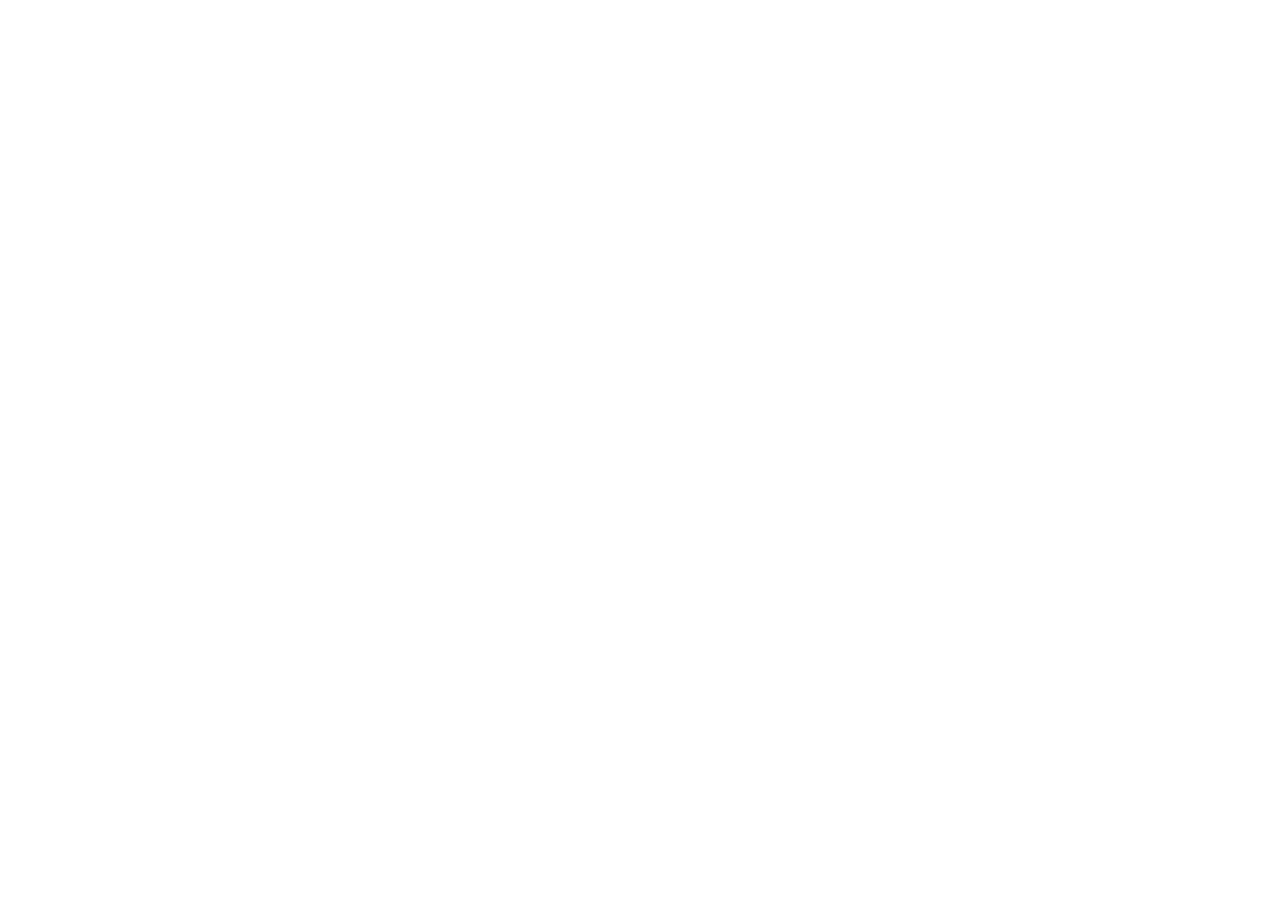
==== index.html @ 52ca9aa4 "first commit" ====
<!DOCTYPE html>
<html lang="en">
<head>
    <meta charset="UTF-8">
    <meta name="viewport" content="width=device-width, initial-scale=1.0">
    <title>Document</title>
</head>
<body>
    <h1> 
</h1>
</body>
</html>
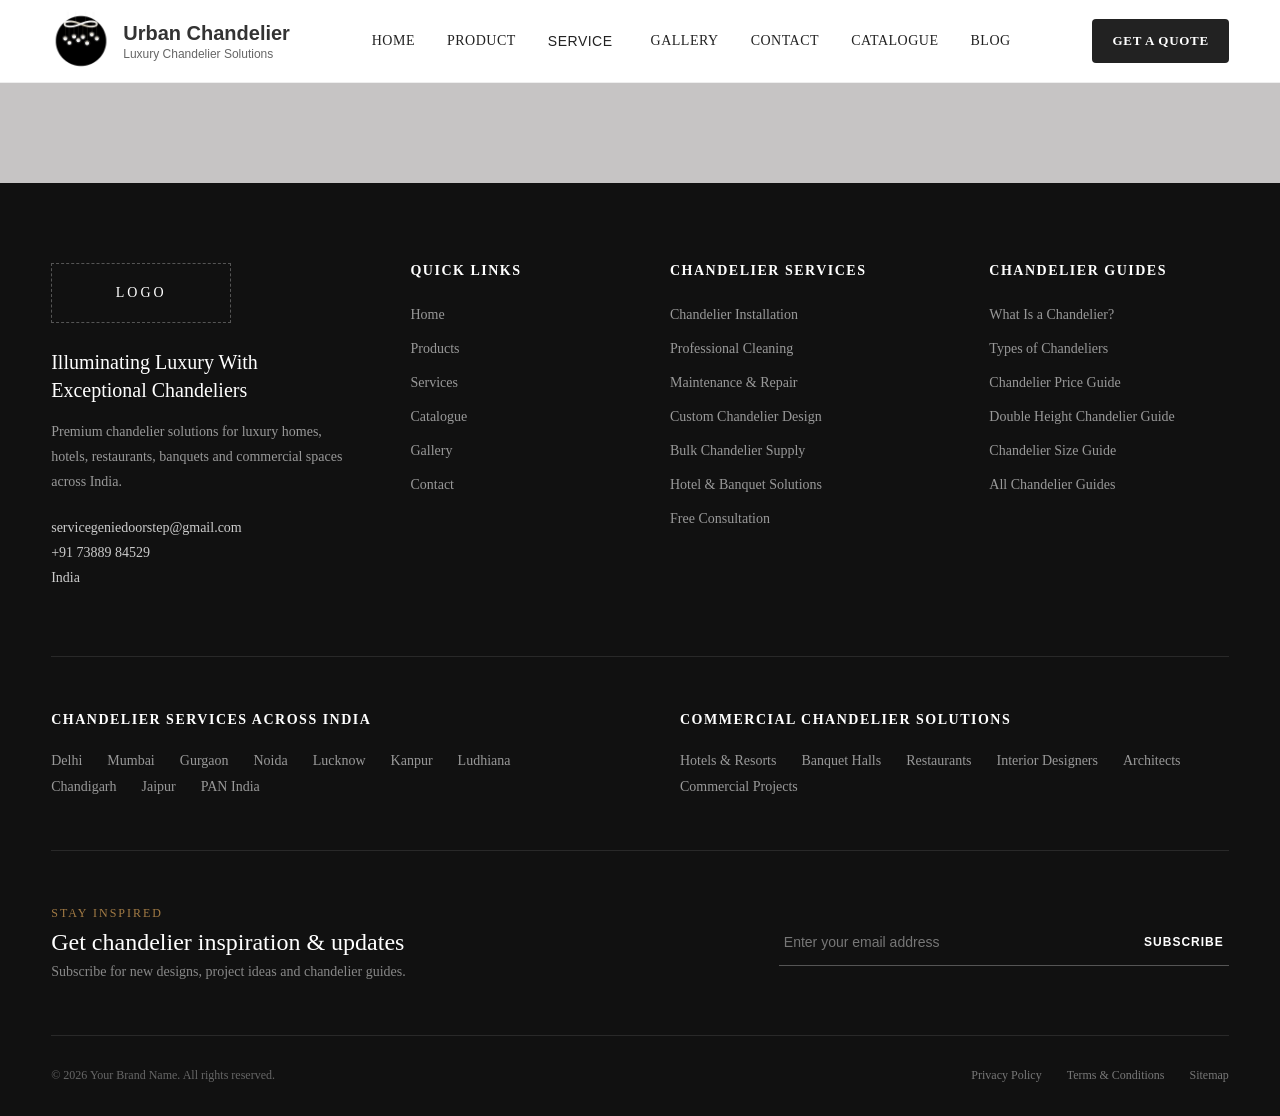
==== commit 6e0ec4f8: "day2 all done" ====
--- a/index.html
+++ b/index.html
@@ -3,10 +3,508 @@
 <head>
     <meta charset="UTF-8">
     <meta name="viewport" content="width=device-width, initial-scale=1.0">
-    <title>Document</title>
+    <title>UrbanChandelier</title>
+    <link rel="stylesheet" href="./css/style.css">
+    <link rel="stylesheet" href="./css/responsive.css">
 </head>
 <body>
-    <h1> 
-</h1>
+
+
+<header class="site-header">
+
+    <div class="header-container">
+
+        <!-- LOGO -->
+    <!-- <a href="/" class="site-logo" aria-label="Chandelier Home"> 
+    <img src="./assets/images/logo/Urban (1).png" alt="Urban Logo" width="80" height="80"> 
+ 
+</a> -->
+<a href="/" class="site-logo" aria-label="Chandelier Home"> 
+    <!-- Logo Image -->
+    <img src="./assets/images/logo/Urban (1).png" alt="Urban Chandelier Logo"> 
+    
+    <!-- Side Text Container -->
+    <div class="logo-text">
+        <span class="brand-name">Urban Chandelier</span>
+        <span class="tagline">Luxury Chandelier Solutions</span>
+    </div>
+</a>
+
+
+
+
+        <!-- MOBILE MENU BUTTON -->
+        <button class="menu-toggle" id="menuToggle" aria-label="Open navigation menu">
+            <span></span>
+            <span></span>
+            <span></span>
+        </button>
+
+
+        <!-- NAVIGATION -->
+        <nav class="main-navigation" id="mainNavigation">
+
+            <ul class="nav-list">
+
+                <li class="nav-item">
+                    <a href="/">Home</a>
+                </li>
+
+
+                <!-- PRODUCT -->
+                <li class="nav-item">
+                    <a href="/products">
+                        Product
+                    </a>
+                </li>
+
+
+                <!-- SERVICE DROPDOWN -->
+                <li class="nav-item has-dropdown">
+
+                    <button class="dropdown-toggle">
+                        Service
+                        <span class="dropdown-arrow"></span>
+                    </button>
+
+                    <div class="dropdown-menu">
+
+                        <a href="/services/installation">
+                            <span class="dropdown-title">Installation</span>
+                            <span class="dropdown-description">
+                                Professional chandelier installation
+                            </span>
+                        </a>
+
+                        <a href="/services/cleaning">
+                            <span class="dropdown-title">Cleaning</span>
+                            <span class="dropdown-description">
+                                Professional chandelier cleaning
+                            </span>
+                        </a>
+
+                        <a href="/services/maintenance">
+                            <span class="dropdown-title">Maintenance</span>
+                            <span class="dropdown-description">
+                                Regular chandelier maintenance
+                            </span>
+                        </a>
+
+                        <a href="/services/luxury-chandelier">
+                            <span class="dropdown-title">Buy Luxury Chandelier</span>
+                            <span class="dropdown-description">
+                                Premium luxury chandelier collection
+                            </span>
+                        </a>
+
+                        <a href="/services/custom-design">
+                            <span class="dropdown-title">Custom Design</span>
+                            <span class="dropdown-description">
+                                Bespoke chandelier design
+                            </span>
+                        </a>
+
+                        <a href="/services/bulk-supplier">
+                            <span class="dropdown-title">Bulk Chandelier Supplier</span>
+                            <span class="dropdown-description">
+                                Bulk and commercial supply
+                            </span>
+                        </a>
+
+                        <a href="/services/hotel-banquet">
+                            <span class="dropdown-title">Hotel & Banquet</span>
+                            <span class="dropdown-description">
+                                Chandeliers for hotels and banquets
+                            </span>
+                        </a>
+
+                    </div>
+
+                </li>
+
+
+                <!-- GALLERY -->
+                <li class="nav-item">
+                    <a href="./pages/gallery.html">
+                        Gallery
+                    </a>
+                </li>
+
+
+                <!-- CONTACT -->
+                <li class="nav-item">
+                    <a href="./pages/contact.html">
+                        Contact
+                    </a>
+                </li>
+
+
+                <!-- CATALOGUE -->
+                <li class="nav-item">
+                    <a href="/catalogue">
+                        Catalogue
+                    </a>
+                </li>
+
+
+                <!-- BLOG -->
+                <li class="nav-item">
+                    <a href="/blog">
+                        Blog
+                    </a>
+                </li>
+
+            </ul>
+
+        </nav>
+
+
+        <!-- HEADER CTA -->
+        <a href="/contact" class="header-cta">
+            Get a Quote
+        </a>
+
+    </div>
+
+</header>
+
+
+ <main>
+    
+ </main>
+ <!-- =========================================
+     FOOTER
+========================================= -->
+
+
+ <footer class="site-footer">
+
+    <div class="footer-container">
+
+        <!-- TOP FOOTER -->
+        <div class="footer-top">
+
+            <!-- BRAND -->
+            <div class="footer-brand">
+
+                <a href="/" class="footer-logo">
+                    LOGO
+                </a>
+
+                <p class="footer-tagline">
+                    Illuminating Luxury With Exceptional Chandeliers
+                </p>
+
+                <p class="footer-description">
+                    Premium chandelier solutions for luxury homes, hotels,
+                    restaurants, banquets and commercial spaces across India.
+                </p>
+
+                <div class="footer-contact">
+
+                    <a href="mailto:servicegeniedoorstep@gmail.com
+">
+                        servicegeniedoorstep@gmail.com
+
+                    </a>
+
+                    <a href="tel:+917388984529">
+                        +91  73889 84529
+                    </a>
+
+                    <span>
+                        India
+                    </span>
+
+                </div>
+
+            </div>
+
+
+            <!-- QUICK LINKS -->
+            <div class="footer-column">
+
+                <h3>Quick Links</h3>
+
+                <ul>
+                    <li><a href="/">Home</a></li>
+                    <li><a href="/products">Products</a></li>
+                    <li><a href="/services">Services</a></li>
+                    <li><a href="/catalogue">Catalogue</a></li>
+                    <li><a href="/gallery">Gallery</a></li>
+                    <li><a href="/contact">Contact</a></li>
+                </ul>
+
+            </div>
+
+
+            <!-- SERVICES -->
+            <div class="footer-column">
+
+                <h3>Chandelier Services</h3>
+
+                <ul>
+                    <li>
+                        <a href="/services/installation">
+                            Chandelier Installation
+                        </a>
+                    </li>
+
+                    <li>
+                        <a href="/services/cleaning">
+                            Professional Cleaning
+                        </a>
+                    </li>
+
+                    <li>
+                        <a href="/services/maintenance">
+                            Maintenance & Repair
+                        </a>
+                    </li>
+
+                    <li>
+                        <a href="/services/custom-design">
+                            Custom Chandelier Design
+                        </a>
+                    </li>
+
+                    <li>
+                        <a href="/services/bulk-supplier">
+                            Bulk Chandelier Supply
+                        </a>
+                    </li>
+
+                    <li>
+                        <a href="/services/hotel-banquet">
+                            Hotel & Banquet Solutions
+                        </a>
+                    </li>
+
+                    <li>
+                        <a href="/contact">
+                            Free Consultation
+                        </a>
+                    </li>
+                </ul>
+
+            </div>
+
+
+            <!-- GUIDES -->
+            <div class="footer-column">
+
+                <h3>Chandelier Guides</h3>
+
+                <ul>
+
+                    <li>
+                        <a href="/blog/what-is-a-chandelier">
+                            What Is a Chandelier?
+                        </a>
+                    </li>
+
+                    <li>
+                        <a href="/blog/types-of-chandeliers">
+                            Types of Chandeliers
+                        </a>
+                    </li>
+
+                    <li>
+                        <a href="/blog/chandelier-price-guide">
+                            Chandelier Price Guide
+                        </a>
+                    </li>
+
+                    <li>
+                        <a href="/blog/double-height-chandelier-guide">
+                            Double Height Chandelier Guide
+                        </a>
+                    </li>
+
+                    <li>
+                        <a href="/blog/chandelier-size-guide">
+                            Chandelier Size Guide
+                        </a>
+                    </li>
+
+                    <li>
+                        <a href="/blog">
+                            All Chandelier Guides
+                        </a>
+                    </li>
+
+                </ul>
+
+            </div>
+
+        </div>
+
+
+        <!-- SECOND FOOTER ROW -->
+        <div class="footer-middle">
+
+
+            <!-- LOCATIONS -->
+            <div class="footer-large-column">
+
+                <h3>Chandelier Services Across India</h3>
+
+                <div class="footer-links-grid">
+
+                    <a href="/locations/delhi">
+                        Delhi
+                    </a>
+
+                    <a href="/locations/mumbai">
+                        Mumbai
+                    </a>
+
+                    <a href="/locations/gurgaon">
+                        Gurgaon
+                    </a>
+
+                    <a href="/locations/noida">
+                        Noida
+                    </a>
+
+                    <a href="/locations/lucknow">
+                        Lucknow
+                    </a>
+
+                    <a href="/locations/kanpur">
+                        Kanpur
+                    </a>
+
+                    <a href="/locations/ludhiana">
+                        Ludhiana
+                    </a>
+
+                    <a href="/locations/chandigarh">
+                        Chandigarh
+                    </a>
+
+                    <a href="/locations/jaipur">
+                        Jaipur
+                    </a>
+
+                    <a href="/locations/pan-india">
+                        PAN India
+                    </a>
+
+                </div>
+
+            </div>
+
+
+            <!-- COMMERCIAL -->
+            <div class="footer-large-column">
+
+                <h3>Commercial Chandelier Solutions</h3>
+
+                <div class="footer-links-grid">
+
+                    <a href="/chandeliers-for-hotels">
+                        Hotels & Resorts
+                    </a>
+
+                    <a href="/chandeliers-for-banquet-halls">
+                        Banquet Halls
+                    </a>
+
+                    <a href="/chandeliers-for-restaurants">
+                        Restaurants
+                    </a>
+
+                    <a href="/chandeliers-for-interior-designers">
+                        Interior Designers
+                    </a>
+
+                    <a href="/chandeliers-for-architects">
+                        Architects
+                    </a>
+
+                    <a href="/commercial-chandeliers">
+                        Commercial Projects
+                    </a>
+
+                </div>
+
+            </div>
+
+        </div>
+
+
+        <!-- NEWSLETTER -->
+        <div class="footer-newsletter">
+
+            <div class="newsletter-content">
+
+                <span class="newsletter-label">
+                    Stay Inspired
+                </span>
+
+                <h3>
+                    Get chandelier inspiration & updates
+                </h3>
+
+                <p>
+                    Subscribe for new designs, project ideas and chandelier guides.
+                </p>
+
+            </div>
+
+
+            <form class="newsletter-form">
+
+                <label for="newsletter-email" class="sr-only">
+                    Email address
+                </label>
+
+                <input
+                    type="email"
+                    id="newsletter-email"
+                    name="email"
+                    placeholder="Enter your email address"
+                    required
+                >
+
+                <button type="submit">
+                    Subscribe
+                </button>
+
+            </form>
+
+        </div>
+
+
+        <!-- BOTTOM FOOTER -->
+        <div class="footer-bottom">
+
+            <p>
+                © 2026 Your Brand Name. All rights reserved.
+            </p>
+
+            <div class="footer-legal">
+
+                <a href="/privacy-policy">
+                    Privacy Policy
+                </a>
+
+                <a href="/terms">
+                    Terms & Conditions
+                </a>
+
+                <a href="/sitemap">
+                    Sitemap
+                </a>
+
+            </div>
+
+        </div>
+
+    </div>
+
+</footer>
+ <script src="./js/main.js"></script>
 </body>
 </html>
--- a/css/style.css
+++ b/css/style.css
@@ -0,0 +1,1559 @@
+*{
+    margin: 0;
+    padding: 0;
+    box-sizing: border-box;
+}
+body ,html {
+    height: 100%;
+    width: 100%;
+    background-color: #c6c4c4;
+}
+ 
+
+/* =========================================
+   HEADER
+========================================= */
+
+.site-header {
+    width: 100%;
+    position: relative;
+    z-index: 1000;
+    background: #ffffff;
+    border-bottom: 1px solid #eeeeee;
+}
+
+.header-container {
+    width: min(1400px, 92%);
+    margin: 0 auto;
+
+    min-height: 82px;
+
+    display: flex;
+    align-items: center;
+    justify-content: space-between;
+
+    gap: 30px;
+}
+
+
+/* =========================================
+   LOGO
+========================================= */
+
+ /* Logo container ko flex banayein taaki sab ek line me aaye */
+.site-logo {
+    display: flex;
+    align-items: center; /* Logo aur text ko vertically center karne ke liye */
+    gap: 12px;           /* Logo aur text ke beech ka gap */
+    text-decoration: none; /* Link ka underline hatane ke liye */
+}
+
+/* Logo Image ki size control karein */
+.site-logo img {
+    width: 60px;        /* Apne hisab se size kam/jyaada karein */
+    height: auto;       /* Ratio kharab nahi hoga */
+    display: block;
+}
+
+/* Text container ko vertical (upar-neeche) set karein */
+.logo-text {
+    display: flex;
+    flex-direction: column; 
+    justify-content: center;
+}
+
+/* Main Title: Urban Chandelier */
+.brand-name {
+    font-family: 'Arial', sans-serif; /* Aap apna pasandida font use kar sakte hain */
+    font-size: 20px;
+    font-weight: bold;
+    color: #333333;     /* Dark color */
+    line-height: 1.2;
+}
+
+/* Tagline: ronaak apke ghr m */
+.tagline {
+    font-family: 'Arial', sans-serif;
+    font-size: 12px;
+    color: #666666;     /* Light grey color */
+    margin-top: 2px;    /* Title se thoda gap */
+}
+
+
+
+/* =========================================
+   NAVIGATION
+========================================= */
+
+.main-navigation {
+    flex: 1;
+
+    display: flex;
+    justify-content: center;
+}
+
+.nav-list {
+    display: flex;
+    align-items: center;
+
+    gap: 4px;
+
+    margin: 0;
+    padding: 0;
+
+    list-style: none;
+}
+
+.nav-item {
+    position: relative;
+}
+
+.nav-item > a,
+.dropdown-toggle {
+
+    display: flex;
+    align-items: center;
+    gap: 6px;
+
+    padding: 12px 14px;
+
+    border: none;
+    background: transparent;
+
+    color: #222;
+
+    text-decoration: none;
+
+    font-size: 14px;
+    font-weight: 500;
+
+    letter-spacing: 0.5px;
+
+    text-transform: uppercase;
+
+    cursor: pointer;
+
+    transition: color 0.25s ease;
+}
+
+.nav-item > a:hover,
+.dropdown-toggle:hover {
+    color: #a47c45;
+}
+
+
+/* =========================================
+   DROPDOWN ARROW
+========================================= */
+
+.dropdown-arrow {
+    font-size: 16px;
+    line-height: 1;
+
+    transition: transform 0.25s ease;
+}
+
+
+/* =========================================
+   SERVICE DROPDOWN
+========================================= */
+
+.dropdown-menu {
+
+    position: absolute;
+
+    top: calc(100% + 18px);
+    left: 50%;
+
+    transform: translateX(-50%) translateY(10px);
+
+    width: 360px;
+
+    padding: 12px;
+
+    background: #ffffff;
+
+    border: 1px solid #eeeeee;
+
+    box-shadow: 0 20px 50px rgba(0, 0, 0, 0.10);
+
+    border-radius: 8px;
+
+    opacity: 0;
+    visibility: hidden;
+
+    pointer-events: none;
+
+    transition:
+        opacity 0.25s ease,
+        transform 0.25s ease,
+        visibility 0.25s ease;
+}
+
+
+/* Small top arrow */
+
+.dropdown-menu::before {
+
+    content: "";
+
+    position: absolute;
+
+    top: -7px;
+    left: 50%;
+
+    width: 13px;
+    height: 13px;
+
+    background: #ffffff;
+
+    border-left: 1px solid #eeeeee;
+    border-top: 1px solid #eeeeee;
+
+    transform: translateX(-50%) rotate(45deg);
+}
+
+
+/* SHOW DROPDOWN */
+
+.has-dropdown:hover .dropdown-menu {
+
+    opacity: 1;
+    visibility: visible;
+
+    pointer-events: auto;
+
+    transform: translateX(-50%) translateY(0);
+}
+
+.has-dropdown:hover .dropdown-arrow {
+    transform: rotate(180deg);
+}
+
+
+/* =========================================
+   DROPDOWN ITEMS
+========================================= */
+
+.dropdown-menu a {
+
+    display: flex;
+    flex-direction: column;
+
+    gap: 4px;
+
+    padding: 14px 15px;
+
+    border-radius: 6px;
+
+    text-decoration: none;
+
+    transition: background 0.2s ease;
+}
+
+.dropdown-menu a:hover {
+    background: #f7f5f2;
+}
+
+.dropdown-title {
+
+    color: #222;
+
+    font-size: 14px;
+    font-weight: 600;
+}
+
+.dropdown-description {
+
+    color: #777;
+
+    font-size: 12px;
+    line-height: 1.4;
+}
+
+
+/* =========================================
+   HEADER CTA
+========================================= */
+
+.header-cta {
+
+    flex-shrink: 0;
+
+    display: inline-flex;
+
+    align-items: center;
+    justify-content: center;
+
+    min-height: 44px;
+
+    padding: 0 20px;
+
+    background: #222;
+    color: #ffffff;
+
+    text-decoration: none;
+
+    font-size: 13px;
+    font-weight: 600;
+
+    text-transform: uppercase;
+    letter-spacing: 0.7px;
+
+    border-radius: 4px;
+
+    transition:
+        background 0.25s ease,
+        transform 0.25s ease;
+}
+
+.header-cta:hover {
+    background: #a47c45;
+    transform: translateY(-2px);
+}
+
+
+/* =========================================
+   MOBILE MENU BUTTON
+========================================= */
+
+.menu-toggle {
+
+    display: none;
+
+    width: 44px;
+    height: 44px;
+
+    padding: 8px;
+
+    border: none;
+
+    background: transparent;
+
+    cursor: pointer;
+}
+
+.menu-toggle span {
+
+    display: block;
+
+    width: 25px;
+    height: 2px;
+
+    margin: 5px auto;
+
+    background: #222;
+}
+
+
+/* =========================================
+   TABLET
+========================================= */
+
+@media (max-width: 1100px) {
+
+    .header-container {
+        gap: 15px;
+    }
+
+    .nav-item > a,
+    .dropdown-toggle {
+        padding: 10px 8px;
+        font-size: 12px;
+    }
+
+    .header-cta {
+        padding: 0 14px;
+        font-size: 12px;
+    }
+
+}
+
+
+/* =========================================
+   MOBILE
+========================================= */
+
+@media (max-width: 850px) {
+
+    .header-container {
+        min-height: 72px;
+    }
+
+    .logo-placeholder {
+        width: 145px;
+        height: 48px;
+    }
+
+    .menu-toggle {
+        display: block;
+    }
+
+    .header-cta {
+        display: none;
+    }
+
+    .main-navigation {
+
+        position: absolute;
+
+        top: 100%;
+        left: 0;
+
+        width: 100%;
+
+        display: none;
+
+        background: #ffffff;
+
+        border-top: 1px solid #eeeeee;
+
+        box-shadow: 0 20px 30px rgba(0, 0, 0, 0.08);
+    }
+
+    .main-navigation.active {
+        display: block;
+    }
+
+    .nav-list {
+
+        flex-direction: column;
+
+        align-items: stretch;
+
+        gap: 0;
+
+        padding: 10px 0;
+    }
+
+    .nav-item > a,
+    .dropdown-toggle {
+
+        width: 100%;
+
+        justify-content: space-between;
+
+        padding: 15px 6%;
+
+        text-align: left;
+    }
+
+
+    /* Mobile dropdown */
+
+    .dropdown-menu {
+
+        position: static;
+
+        width: 100%;
+
+        transform: none;
+
+        padding: 0 6%;
+
+        border: none;
+
+        box-shadow: none;
+
+        border-radius: 0;
+
+        opacity: 1;
+
+        visibility: visible;
+
+        pointer-events: auto;
+
+        display: none;
+    }
+
+    .has-dropdown.open .dropdown-menu {
+        display: block;
+    }
+
+    .dropdown-menu::before {
+        display: none;
+    }
+
+    .dropdown-menu a {
+        padding: 12px 15px;
+        border-left: 2px solid #eeeeee;
+    }
+
+}
+
+
+/* =========================================
+   FOOTER
+========================================= */
+
+.site-footer {
+    background: #111111;
+    color: #ffffff;
+    margin-top: 100px;
+}
+
+.footer-container {
+    width: min(1400px, 92%);
+    margin: 0 auto;
+}
+
+
+/* =========================================
+   FOOTER TOP
+========================================= */
+
+.footer-top {
+
+    display: grid;
+
+    grid-template-columns:
+        1.5fr
+        1fr
+        1.3fr
+        1.2fr;
+
+    gap: 60px;
+
+    padding: 80px 0 70px;
+}
+
+
+/* =========================================
+   BRAND
+========================================= */
+
+.footer-logo {
+
+    width: 180px;
+    height: 60px;
+
+    display: flex;
+
+    align-items: center;
+    justify-content: center;
+
+    border: 1px dashed #555555;
+
+    color: #ffffff;
+
+    text-decoration: none;
+
+    letter-spacing: 3px;
+    font-size: 14px;
+
+    margin-bottom: 25px;
+}
+
+.footer-tagline {
+
+    max-width: 320px;
+
+    margin: 0 0 15px;
+
+    font-size: 20px;
+    line-height: 1.4;
+
+    font-weight: 500;
+}
+
+.footer-description {
+
+    max-width: 340px;
+
+    margin: 0 0 25px;
+
+    color: #999999;
+
+    font-size: 14px;
+    line-height: 1.8;
+}
+
+
+/* =========================================
+   CONTACT
+========================================= */
+
+.footer-contact {
+
+    display: flex;
+    flex-direction: column;
+
+    gap: 9px;
+}
+
+.footer-contact a,
+.footer-contact span {
+
+    color: #cccccc;
+
+    text-decoration: none;
+
+    font-size: 14px;
+
+    transition: color 0.2s ease;
+}
+
+.footer-contact a:hover {
+    color: #ffffff;
+}
+
+
+/* =========================================
+   FOOTER COLUMNS
+========================================= */
+
+.footer-column h3,
+.footer-large-column h3 {
+
+    margin: 0 0 25px;
+
+    font-size: 14px;
+
+    text-transform: uppercase;
+
+    letter-spacing: 1.5px;
+
+    font-weight: 600;
+}
+
+.footer-column ul {
+
+    list-style: none;
+
+    padding: 0;
+    margin: 0;
+
+    display: flex;
+    flex-direction: column;
+
+    gap: 13px;
+}
+
+.footer-column a {
+
+    color: #999999;
+
+    text-decoration: none;
+
+    font-size: 14px;
+
+    line-height: 1.5;
+
+    transition:
+        color 0.2s ease,
+        padding-left 0.2s ease;
+}
+
+.footer-column a:hover {
+
+    color: #ffffff;
+
+    padding-left: 4px;
+}
+
+
+/* =========================================
+   MIDDLE SECTION
+========================================= */
+
+.footer-middle {
+
+    display: grid;
+
+    grid-template-columns: 1fr 1fr;
+
+    gap: 80px;
+
+    padding: 55px 0;
+
+    border-top: 1px solid #292929;
+    border-bottom: 1px solid #292929;
+}
+
+
+/* =========================================
+   LOCATION / COMMERCIAL LINKS
+========================================= */
+
+.footer-links-grid {
+
+    display: flex;
+
+    flex-wrap: wrap;
+
+    gap: 10px 25px;
+}
+
+.footer-links-grid a {
+
+    color: #999999;
+
+    text-decoration: none;
+
+    font-size: 14px;
+
+    transition: color 0.2s ease;
+}
+
+.footer-links-grid a:hover {
+    color: #ffffff;
+}
+
+
+/* =========================================
+   NEWSLETTER
+========================================= */
+
+.footer-newsletter {
+
+    display: flex;
+
+    align-items: center;
+    justify-content: space-between;
+
+    gap: 50px;
+
+    padding: 55px 0;
+
+    border-bottom: 1px solid #292929;
+}
+
+.newsletter-label {
+
+    display: block;
+
+    margin-bottom: 8px;
+
+    color: #a47c45;
+
+    font-size: 12px;
+
+    text-transform: uppercase;
+
+    letter-spacing: 2px;
+}
+
+.newsletter-content h3 {
+
+    margin: 0 0 8px;
+
+    font-size: 24px;
+
+    font-weight: 500;
+}
+
+.newsletter-content p {
+
+    margin: 0;
+
+    color: #888888;
+
+    font-size: 14px;
+}
+
+.newsletter-form {
+
+    display: flex;
+
+    width: min(100%, 450px);
+
+    border-bottom: 1px solid #555555;
+}
+
+.newsletter-form input {
+
+    flex: 1;
+
+    min-width: 0;
+
+    padding: 15px 5px;
+
+    border: none;
+    outline: none;
+
+    background: transparent;
+
+    color: #ffffff;
+
+    font-size: 14px;
+}
+
+.newsletter-form input::placeholder {
+    color: #777777;
+}
+
+.newsletter-form button {
+
+    border: none;
+
+    background: transparent;
+
+    color: #ffffff;
+
+    cursor: pointer;
+
+    padding: 0 5px;
+
+    text-transform: uppercase;
+
+    font-size: 12px;
+
+    letter-spacing: 1px;
+
+    font-weight: 600;
+
+    transition: color 0.2s ease;
+}
+
+.newsletter-form button:hover {
+    color: #a47c45;
+}
+
+
+/* =========================================
+   FOOTER BOTTOM
+========================================= */
+
+.footer-bottom {
+
+    min-height: 80px;
+
+    display: flex;
+
+    align-items: center;
+
+    justify-content: space-between;
+
+    gap: 20px;
+}
+
+.footer-bottom p {
+
+    margin: 0;
+
+    color: #666666;
+
+    font-size: 12px;
+}
+
+.footer-legal {
+
+    display: flex;
+
+    gap: 25px;
+}
+
+.footer-legal a {
+
+    color: #777777;
+
+    text-decoration: none;
+
+    font-size: 12px;
+
+    transition: color 0.2s ease;
+}
+
+.footer-legal a:hover {
+    color: #ffffff;
+}
+
+
+/* =========================================
+   ACCESSIBILITY
+========================================= */
+
+.sr-only {
+
+    position: absolute;
+
+    width: 1px;
+    height: 1px;
+
+    padding: 0;
+    margin: -1px;
+
+    overflow: hidden;
+
+    clip: rect(0, 0, 0, 0);
+
+    white-space: nowrap;
+
+    border: 0;
+}
+
+
+/* =========================================
+   GALLERY PAGE
+========================================= */
+
+.gallery-container {
+    width: min(1380px, 92%);
+    margin: 0 auto;
+}
+
+
+/* =========================================
+   GALLERY HERO
+========================================= */
+
+.gallery-hero {
+    padding: 130px 0 90px;
+    background: #f7f4ef;
+}
+
+.section-eyebrow {
+    display: block;
+
+    margin-bottom: 18px;
+
+    color: #a47c45;
+
+    font-size: 10px;
+    font-weight: 700;
+
+    text-transform: uppercase;
+
+    letter-spacing: 2.5px;
+}
+
+.gallery-hero h1 {
+
+    max-width: 800px;
+
+    margin: 0 0 20px;
+
+    color: #1b1b1b;
+
+    font-family: Georgia, "Times New Roman", serif;
+
+    font-size: clamp(48px, 7vw, 92px);
+
+    line-height: 0.98;
+
+    font-weight: 400;
+}
+
+.gallery-hero p {
+
+    max-width: 650px;
+
+    margin: 0;
+
+    color: #777;
+
+    font-size: 16px;
+
+    line-height: 1.8;
+}
+
+
+/* =========================================
+   FILTER
+========================================= */
+
+.gallery-filter-section {
+
+    background: #f7f4ef;
+
+    padding-bottom: 45px;
+}
+
+.gallery-filters {
+
+    display: flex;
+
+    align-items: center;
+
+    gap: 10px;
+
+    flex-wrap: wrap;
+}
+
+.gallery-filter {
+
+    padding: 11px 18px;
+
+    border: 1px solid #ded8cf;
+
+    background: transparent;
+
+    color: #666;
+
+    font-family: inherit;
+
+    font-size: 11px;
+
+    text-transform: uppercase;
+
+    letter-spacing: 1px;
+
+    cursor: pointer;
+
+    transition:
+        background 0.25s ease,
+        color 0.25s ease,
+        border-color 0.25s ease;
+}
+
+.gallery-filter:hover,
+.gallery-filter.active {
+
+    background: #1d1d1d;
+
+    border-color: #1d1d1d;
+
+    color: #ffffff;
+}
+
+
+/* =========================================
+   GALLERY GRID
+========================================= */
+
+.gallery-section {
+
+    padding: 90px 0 120px;
+
+    background: #ffffff;
+}
+
+.gallery-grid {
+
+    display: grid;
+
+    grid-template-columns:
+        repeat(12, 1fr);
+
+    grid-auto-rows: 330px;
+
+    gap: 18px;
+}
+
+
+/* =========================================
+   GALLERY CARDS
+========================================= */
+
+.gallery-card {
+
+    position: relative;
+
+    overflow: hidden;
+
+    grid-column: span 4;
+}
+
+.gallery-card.gallery-large {
+
+    grid-column: span 8;
+
+    grid-row: span 2;
+}
+
+.gallery-card.gallery-tall {
+
+    grid-row: span 2;
+}
+
+.gallery-card.gallery-wide {
+
+    grid-column: span 8;
+}
+
+
+/* =========================================
+   IMAGE
+========================================= */
+
+.gallery-image {
+
+    position: relative;
+
+    width: 100%;
+    height: 100%;
+
+    overflow: hidden;
+
+    background: #eeeeee;
+}
+
+.gallery-image img {
+
+    width: 100%;
+    height: 100%;
+
+    display: block;
+
+    object-fit: cover;
+
+    transition:
+        transform 0.8s cubic-bezier(.2,.65,.3,1),
+        filter 0.6s ease;
+}
+
+
+/* =========================================
+   DARK OVERLAY
+========================================= */
+
+.gallery-image::after {
+
+    content: "";
+
+    position: absolute;
+
+    inset: 0;
+
+    background:
+        linear-gradient(
+            to top,
+            rgba(0, 0, 0, 0.78) 0%,
+            rgba(0, 0, 0, 0.20) 50%,
+            rgba(0, 0, 0, 0.02) 100%
+        );
+
+    opacity: 0.65;
+
+    transition:
+        opacity 0.4s ease;
+}
+
+
+/* =========================================
+   HOVER IMAGE
+========================================= */
+
+.gallery-card:hover .gallery-image img {
+
+    transform: scale(1.05);
+
+    filter: brightness(0.88);
+}
+
+.gallery-card:hover .gallery-image::after {
+
+    opacity: 0.9;
+}
+
+
+/* =========================================
+   OVERLAY CONTENT
+========================================= */
+
+.gallery-overlay {
+
+    position: absolute;
+
+    z-index: 2;
+
+    left: 0;
+    right: 0;
+    bottom: 0;
+
+    padding: 30px;
+
+    color: #ffffff;
+
+    transform: translateY(12px);
+
+    transition:
+        transform 0.4s ease;
+}
+
+.gallery-card:hover .gallery-overlay {
+
+    transform: translateY(0);
+}
+
+
+.project-category {
+
+    display: inline-block;
+
+    margin-bottom: 10px;
+
+    color: #d3ad70;
+
+    font-size: 9px;
+
+    font-weight: 700;
+
+    letter-spacing: 2px;
+
+    text-transform: uppercase;
+}
+
+.gallery-overlay h2 {
+
+    margin: 0 0 10px;
+
+    color: #ffffff;
+
+    font-family: Georgia, "Times New Roman", serif;
+
+    font-size: 25px;
+
+    line-height: 1.2;
+
+    font-weight: 400;
+}
+
+.gallery-overlay p {
+
+    max-width: 480px;
+
+    margin: 0 0 14px;
+
+    color: rgba(255,255,255,0.78);
+
+    font-size: 12px;
+
+    line-height: 1.6;
+}
+
+.project-location {
+
+    color: rgba(255,255,255,0.65);
+
+    font-size: 10px;
+
+    text-transform: uppercase;
+
+    letter-spacing: 1.5px;
+}
+
+
+/* =========================================
+   GALLERY STORY
+========================================= */
+
+.gallery-story {
+
+    padding: 120px 0;
+
+    background: #f5f1ea;
+}
+
+.gallery-story-grid {
+
+    display: grid;
+
+    grid-template-columns: 1fr 1fr;
+
+    gap: 100px;
+}
+
+.gallery-story h2 {
+
+    max-width: 550px;
+
+    margin: 0;
+
+    color: #222;
+
+    font-family: Georgia, "Times New Roman", serif;
+
+    font-size: clamp(40px, 5vw, 64px);
+
+    line-height: 1.05;
+
+    font-weight: 400;
+}
+
+.gallery-story-grid p {
+
+    max-width: 600px;
+
+    margin: 0 0 20px;
+
+    color: #666;
+
+    font-size: 15px;
+
+    line-height: 1.9;
+}
+
+
+/* =========================================
+   CTA
+========================================= */
+
+.gallery-cta {
+
+    padding: 120px 0;
+
+    text-align: center;
+
+    background: #171717;
+
+    color: #ffffff;
+}
+
+.gallery-cta .section-eyebrow {
+
+    color: #b08a4f;
+}
+
+.gallery-cta h2 {
+
+    max-width: 800px;
+
+    margin: 0 auto 20px;
+
+    font-family: Georgia, "Times New Roman", serif;
+
+    font-size: clamp(42px, 6vw, 72px);
+
+    line-height: 1.05;
+
+    font-weight: 400;
+}
+
+.gallery-cta p {
+
+    max-width: 580px;
+
+    margin: 0 auto 35px;
+
+    color: #888;
+
+    font-size: 14px;
+
+    line-height: 1.8;
+}
+
+.gallery-cta-button {
+
+    display: inline-flex;
+
+    align-items: center;
+
+    gap: 15px;
+
+    padding: 16px 24px;
+
+    background: #b08a4f;
+
+    color: #ffffff;
+
+    text-decoration: none;
+
+    font-size: 11px;
+
+    font-weight: 700;
+
+    text-transform: uppercase;
+
+    letter-spacing: 1px;
+
+    transition:
+        background 0.25s ease,
+        transform 0.25s ease;
+}
+
+.gallery-cta-button:hover {
+
+    background: #c09a61;
+
+    transform: translateY(-3px);
+}
+
+.gallery-cta-button span {
+
+    font-size: 16px;
+}
+
+
+/* =========================================
+   SIMPLE GALLERY GRID
+========================================= */
+
+.simple-gallery-section {
+
+    padding: 110px 0 120px;
+
+    background: #f7f4ef;
+}
+
+
+/* =========================================
+   HEADING
+========================================= */
+
+.simple-gallery-heading {
+
+    max-width: 650px;
+
+    margin-bottom: 55px;
+}
+
+
+.simple-gallery-heading h2 {
+
+    margin: 0 0 15px;
+
+    color: #222222;
+
+    font-family: Georgia, "Times New Roman", serif;
+
+    font-size: clamp(38px, 5vw, 58px);
+
+    line-height: 1.05;
+
+    font-weight: 400;
+}
+
+
+.simple-gallery-heading p {
+
+    max-width: 550px;
+
+    margin: 0;
+
+    color: #777777;
+
+    font-size: 14px;
+
+    line-height: 1.8;
+}
+
+
+/* =========================================
+   GRID
+========================================= */
+
+.simple-gallery-grid {
+
+    display: grid;
+
+    grid-template-columns: repeat(3, 1fr);
+
+    gap: 18px;
+}
+
+
+/* =========================================
+   SQUARE IMAGE BOX
+========================================= */
+
+.simple-gallery-item {
+
+    position: relative;
+
+    aspect-ratio: 1 / 1;
+
+    overflow: hidden;
+
+    background: #e8e4dd;
+}
+
+
+/* =========================================
+   IMAGE
+========================================= */
+
+.simple-gallery-item img {
+
+    width: 100%;
+
+    height: 100%;
+
+    display: block;
+
+    object-fit: cover;
+
+    transition:
+        transform 0.7s cubic-bezier(.2,.65,.3,1);
+}
+
+
+/* =========================================
+   HOVER
+========================================= */
+
+.simple-gallery-item::after {
+
+    content: "";
+
+    position: absolute;
+
+    inset: 0;
+
+    background: rgba(0, 0, 0, 0.05);
+
+    opacity: 0;
+
+    transition: opacity 0.35s ease;
+
+    pointer-events: none;
+}
+
+
+.simple-gallery-item:hover img {
+
+    transform: scale(1.06);
+}
+
+
+.simple-gallery-item:hover::after {
+
+    opacity: 1;
+}
+
+
+/* =========================================
+   TABLET
+========================================= */
+
+@media (max-width: 800px) {
+
+    .simple-gallery-section {
+
+        padding: 80px 0 90px;
+    }
+
+
+    .simple-gallery-grid {
+
+        grid-template-columns: repeat(2, 1fr);
+
+        gap: 12px;
+    }
+
+}
+
+
+/* =========================================
+   MOBILE
+========================================= */
+
+@media (max-width: 520px) {
+
+    .simple-gallery-section {
+
+        padding: 65px 0 75px;
+    }
+
+
+    .simple-gallery-heading {
+
+        margin-bottom: 35px;
+    }
+
+
+    .simple-gallery-heading h2 {
+
+        font-size: 38px;
+    }
+
+
+    .simple-gallery-grid {
+
+        grid-template-columns: 1fr 1fr;
+
+        gap: 8px;
+    }
+
+}
+
--- a/css/responsive.css
+++ b/css/responsive.css
@@ -0,0 +1,253 @@
+
+/* =========================================
+   FOOTER RESPONSIVE
+========================================= */
+
+@media (max-width: 1000px) {
+
+    .footer-top {
+
+        grid-template-columns: 1fr 1fr;
+
+        gap: 50px;
+    }
+
+    .footer-middle {
+
+        grid-template-columns: 1fr;
+
+        gap: 50px;
+    }
+
+    .footer-newsletter {
+
+        align-items: flex-start;
+
+        flex-direction: column;
+
+        gap: 30px;
+    }
+
+    .newsletter-form {
+        width: 100%;
+    }
+
+}
+
+
+@media (max-width: 600px) {
+
+    .site-footer {
+        margin-top: 70px;
+    }
+
+    .footer-top {
+
+        grid-template-columns: 1fr;
+
+        gap: 45px;
+
+        padding: 55px 0;
+    }
+
+    .footer-middle {
+
+        padding: 45px 0;
+
+        gap: 40px;
+    }
+
+    .footer-newsletter {
+
+        padding: 45px 0;
+    }
+
+    .newsletter-content h3 {
+        font-size: 20px;
+    }
+
+    .footer-bottom {
+
+        align-items: flex-start;
+
+        flex-direction: column;
+
+        justify-content: center;
+
+        padding: 25px 0;
+
+        gap: 15px;
+    }
+
+    .footer-legal {
+
+        flex-wrap: wrap;
+
+        gap: 12px 20px;
+    }
+
+}
+
+/* =========================================
+   GALLERY RESPONSIVE
+========================================= */
+
+@media (max-width: 900px) {
+
+    .gallery-hero {
+
+        padding: 90px 0 60px;
+    }
+
+    .gallery-section {
+
+        padding: 60px 0 80px;
+    }
+
+    .gallery-grid {
+
+        grid-template-columns: repeat(2, 1fr);
+
+        grid-auto-rows: 280px;
+
+        gap: 12px;
+    }
+
+    .gallery-card,
+    .gallery-card.gallery-large,
+    .gallery-card.gallery-wide {
+
+        grid-column: span 1;
+
+        grid-row: span 1;
+    }
+
+    .gallery-card.gallery-large {
+
+        grid-column: span 2;
+    }
+
+    .gallery-story {
+
+        padding: 80px 0;
+    }
+
+    .gallery-story-grid {
+
+        grid-template-columns: 1fr;
+
+        gap: 40px;
+    }
+
+    .gallery-cta {
+
+        padding: 80px 0;
+    }
+}
+
+
+@media (max-width: 600px) {
+
+    .gallery-container {
+
+        width: 90%;
+    }
+
+    .gallery-hero {
+
+        padding: 70px 0 50px;
+    }
+
+    .gallery-hero h1 {
+
+        font-size: 48px;
+    }
+
+    .gallery-hero p {
+
+        font-size: 14px;
+    }
+
+    .gallery-filters {
+
+        flex-wrap: nowrap;
+
+        overflow-x: auto;
+
+        padding-bottom: 5px;
+
+        scrollbar-width: none;
+    }
+
+    .gallery-filters::-webkit-scrollbar {
+
+        display: none;
+    }
+
+    .gallery-filter {
+
+        flex-shrink: 0;
+
+        padding: 10px 14px;
+    }
+
+    .gallery-section {
+
+        padding: 45px 0 65px;
+    }
+
+    .gallery-grid {
+
+        grid-template-columns: 1fr;
+
+        grid-auto-rows: 360px;
+
+        gap: 12px;
+    }
+
+    .gallery-card,
+    .gallery-card.gallery-large,
+    .gallery-card.gallery-wide {
+
+        grid-column: span 1;
+
+        grid-row: span 1;
+    }
+
+    .gallery-card.gallery-large {
+
+        grid-row: span 1;
+    }
+
+    .gallery-overlay {
+
+        padding: 22px;
+    }
+
+    .gallery-overlay h2 {
+
+        font-size: 22px;
+    }
+
+    .gallery-overlay p {
+
+        font-size: 11px;
+    }
+
+    .gallery-story {
+
+        padding: 70px 0;
+    }
+
+    .gallery-story h2 {
+
+        font-size: 42px;
+    }
+
+    .gallery-cta {
+
+        padding: 75px 0;
+    }
+
+}
+
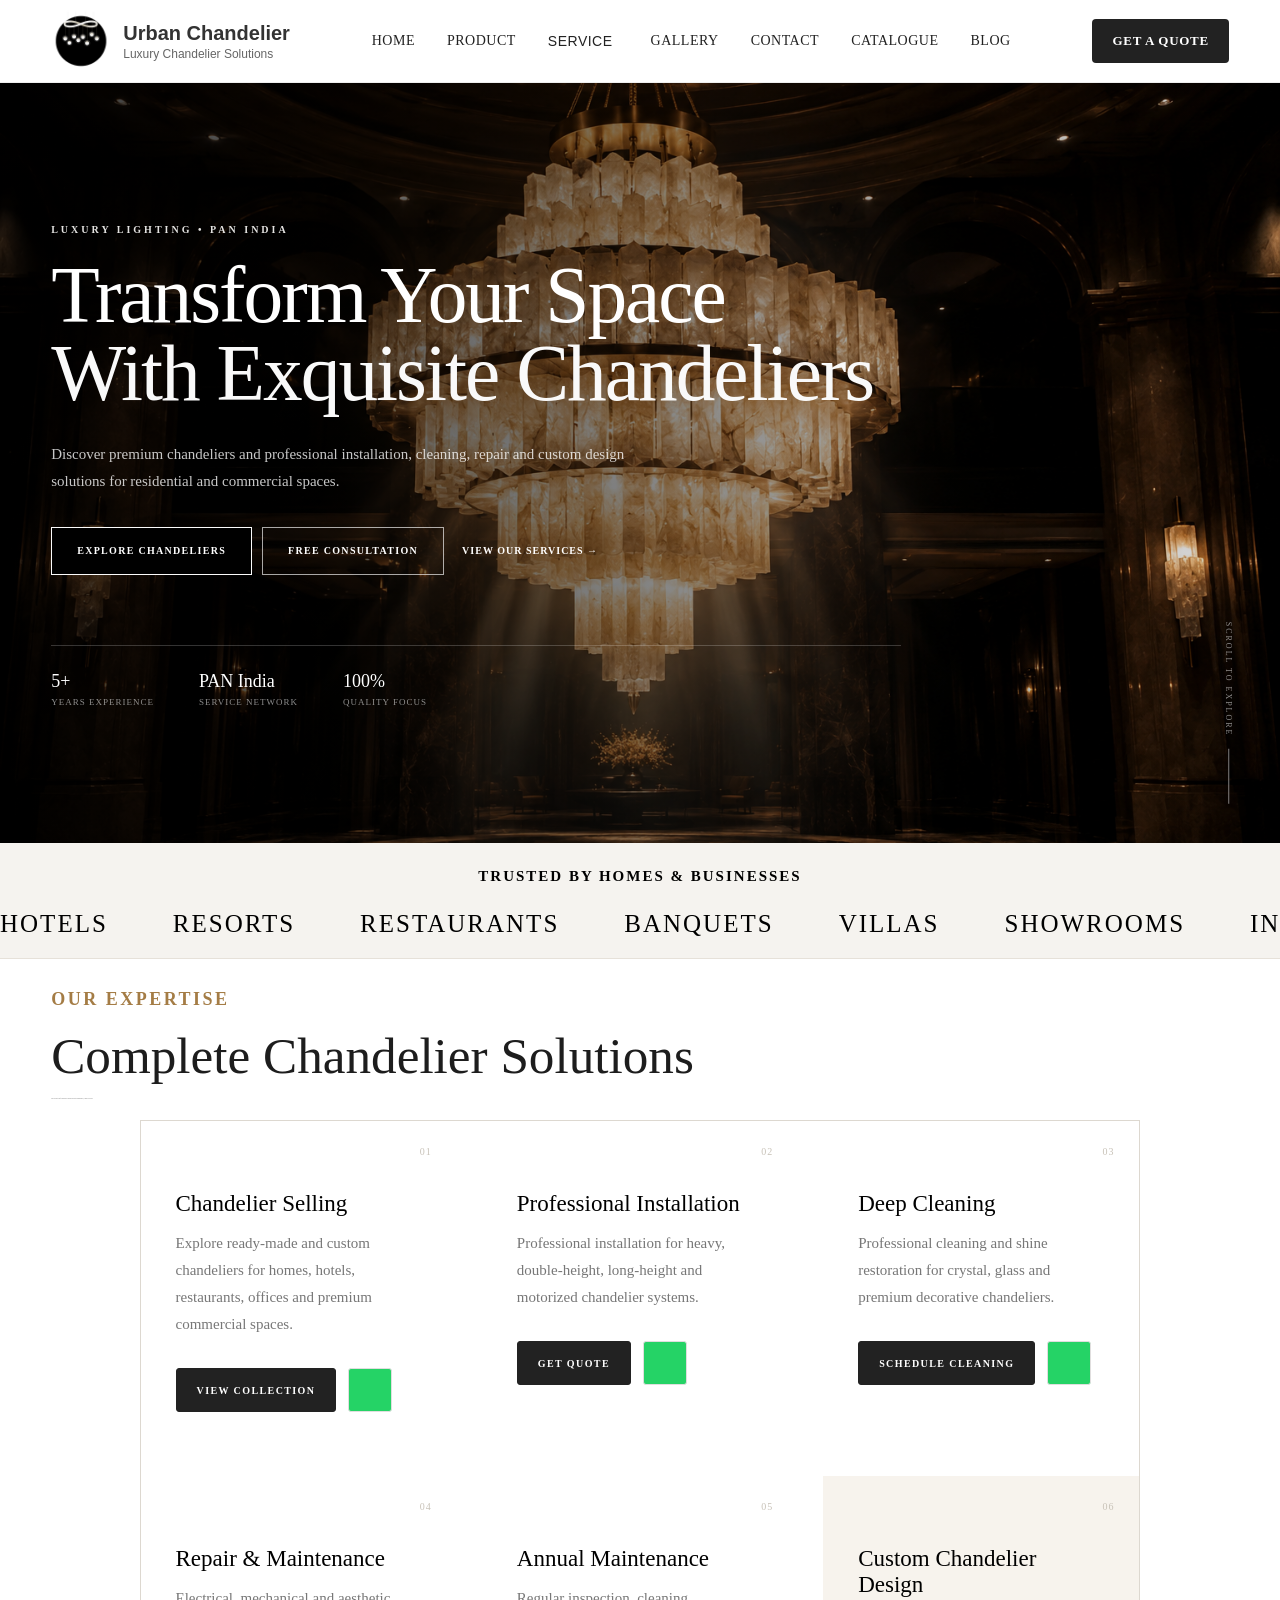
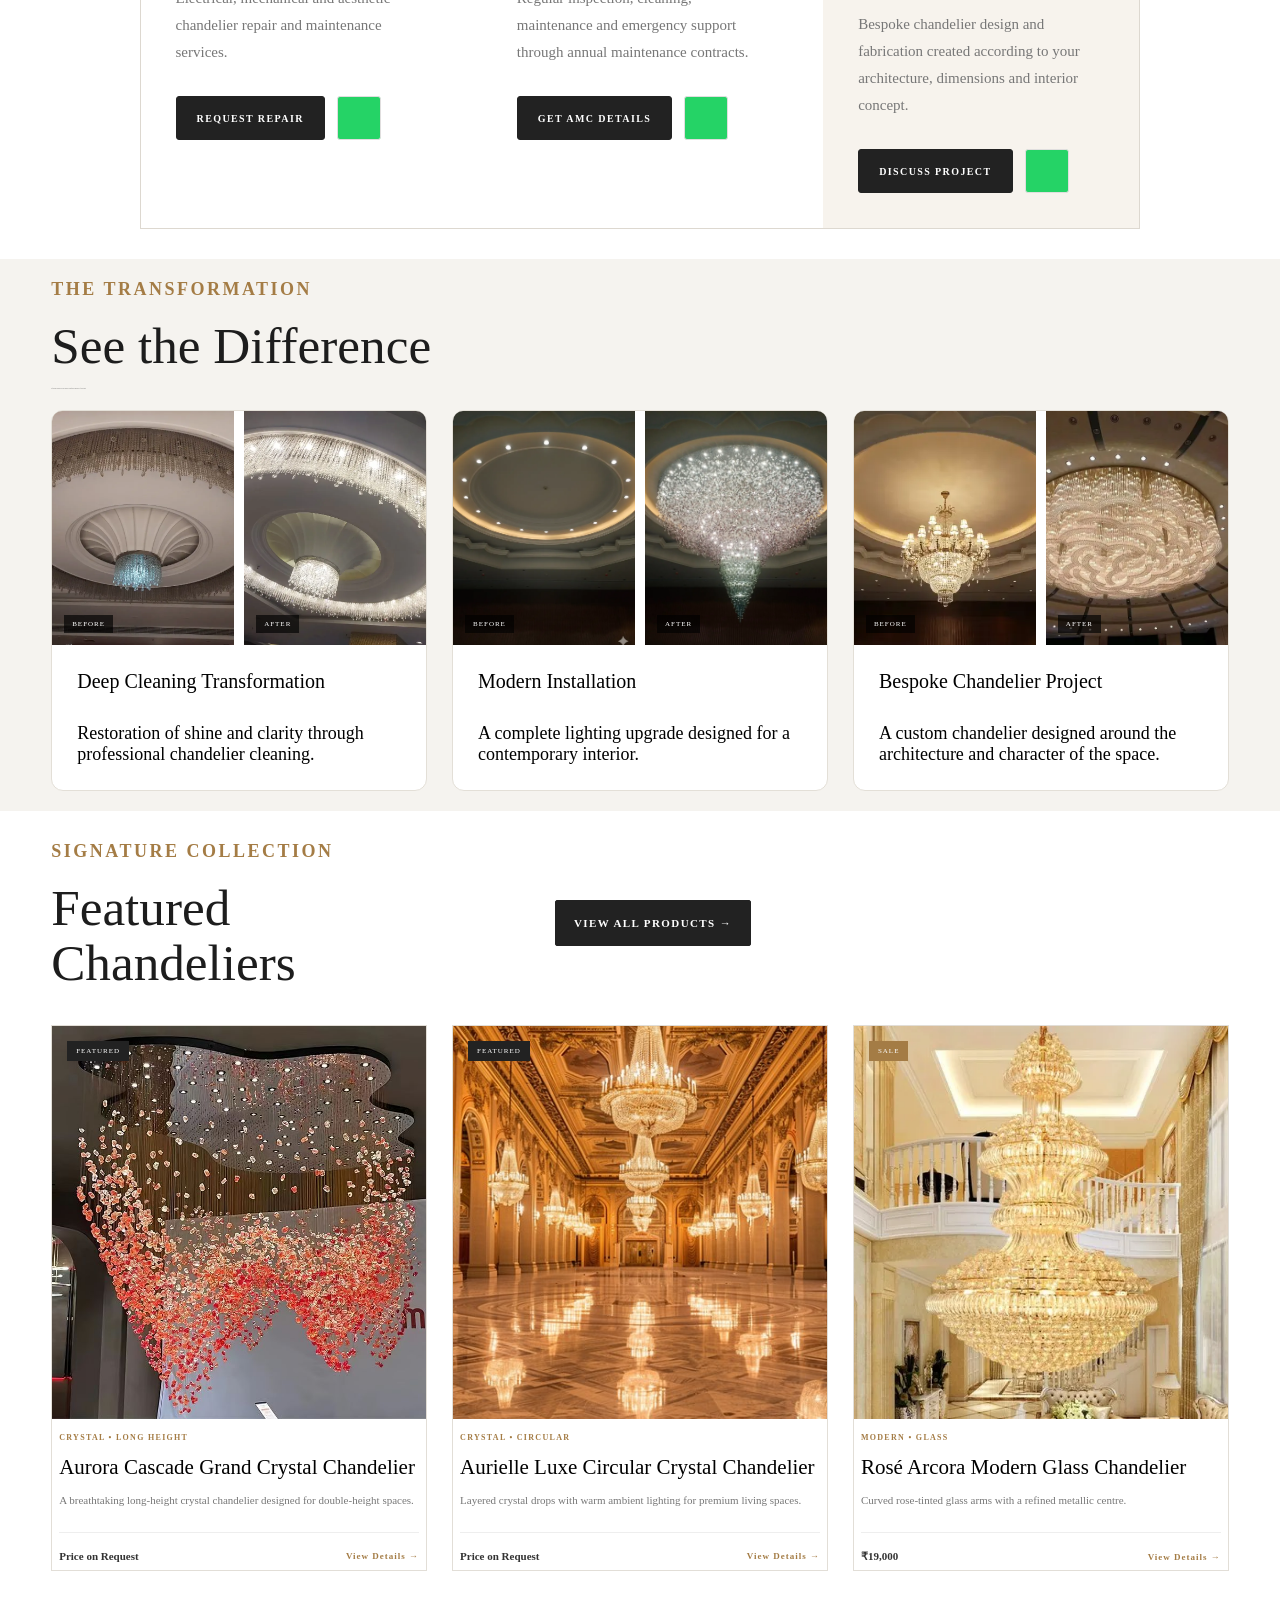
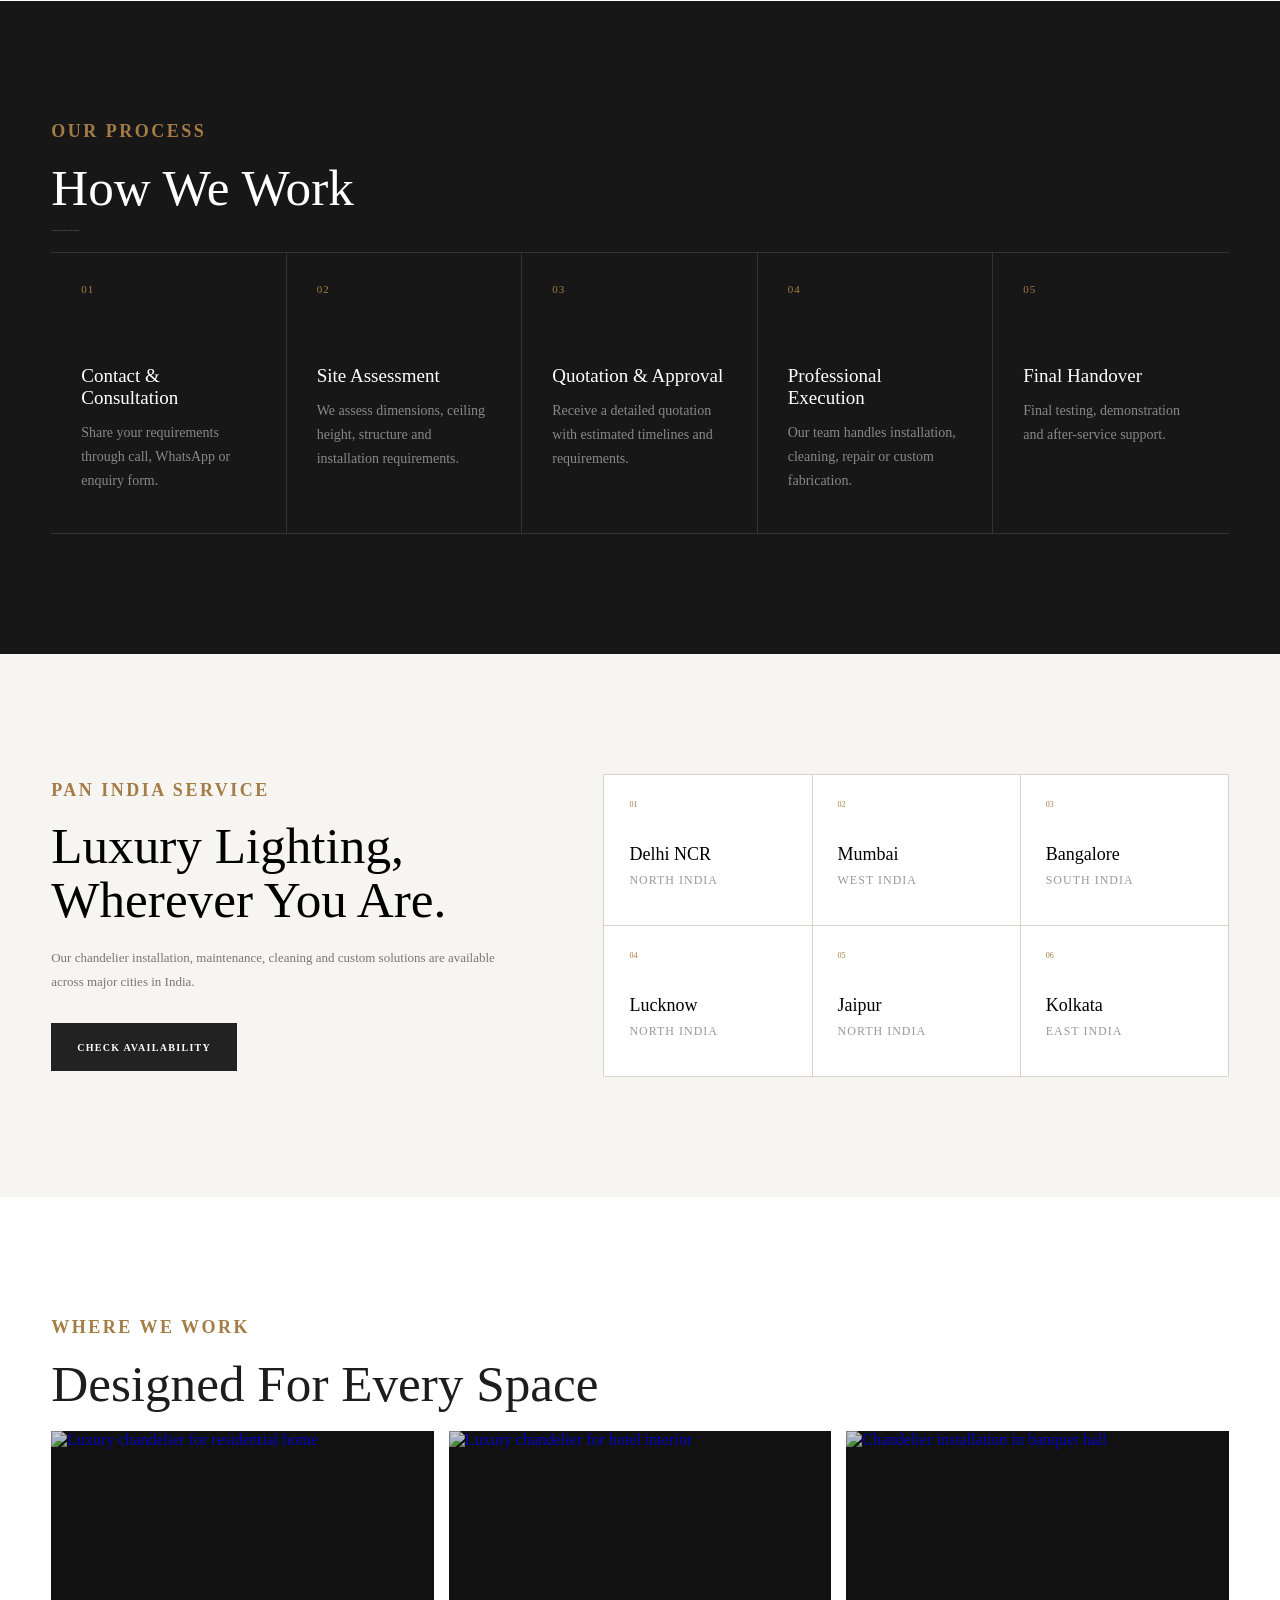
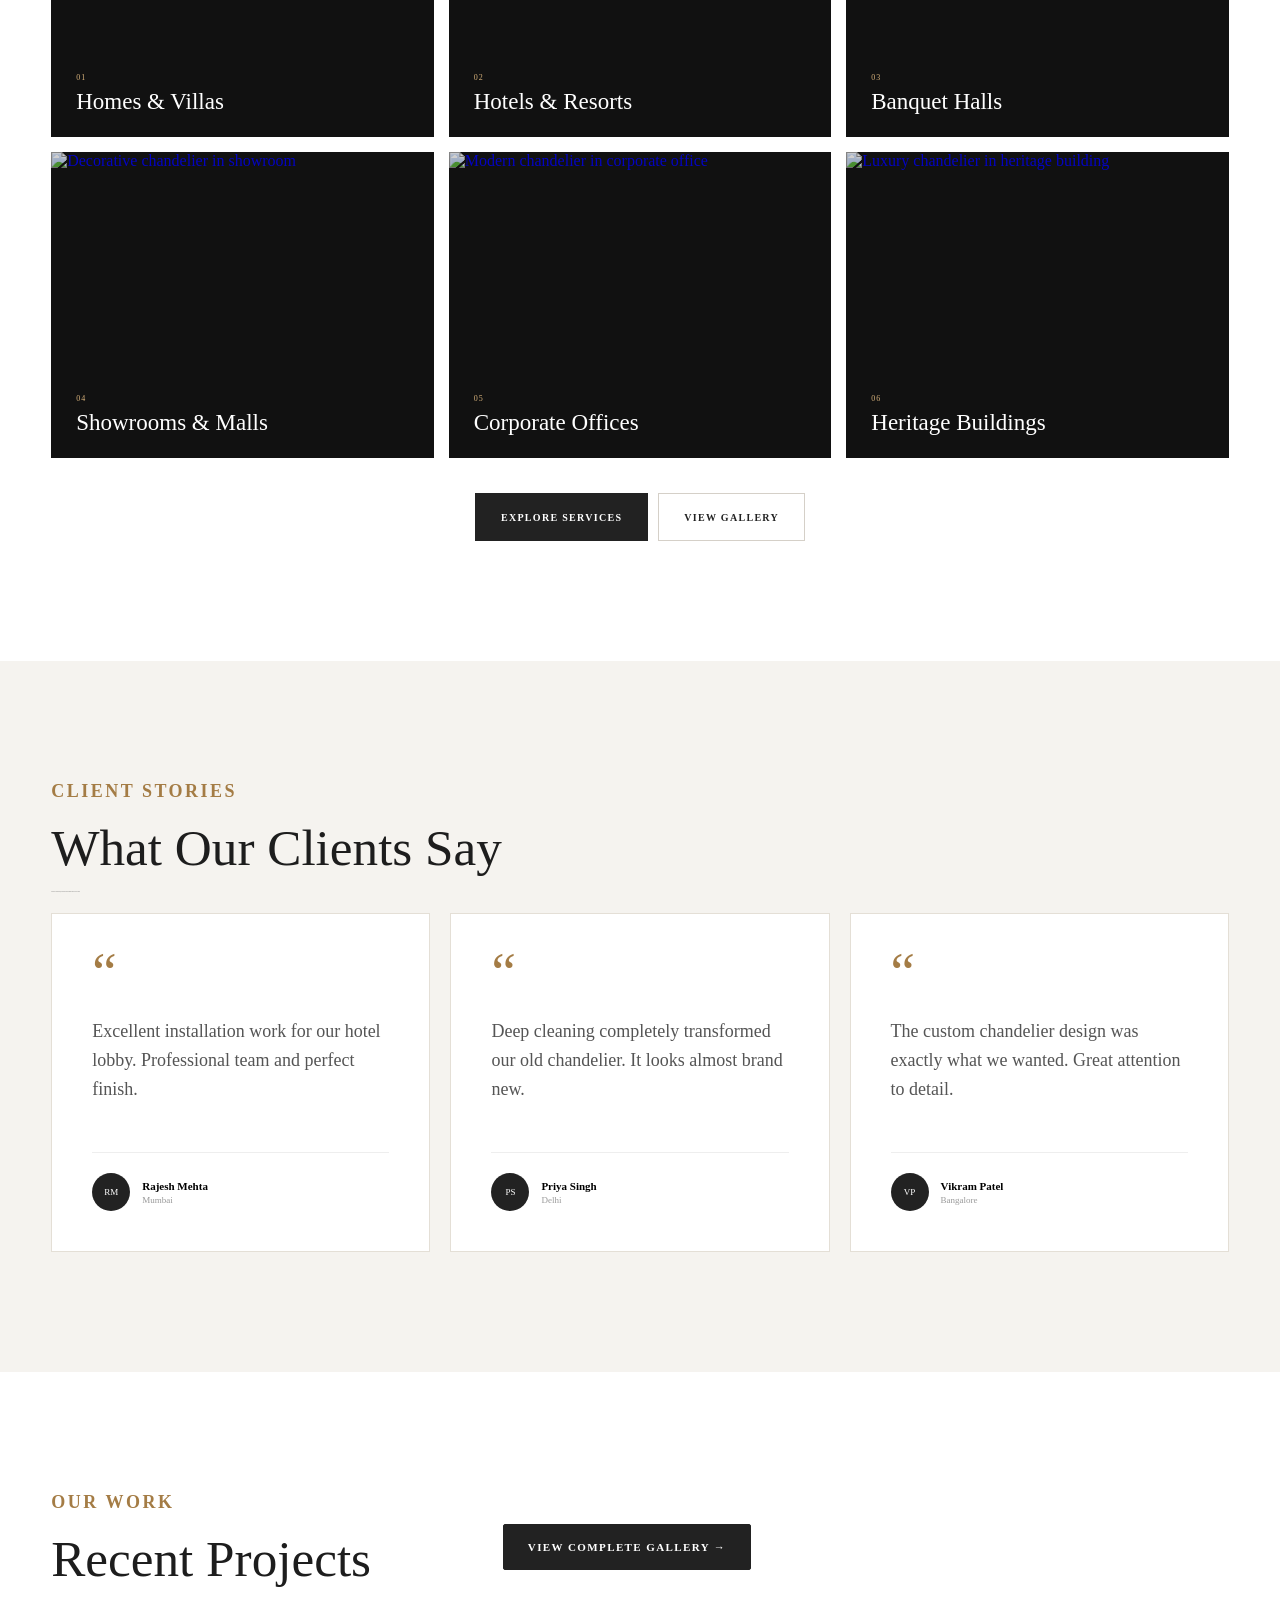
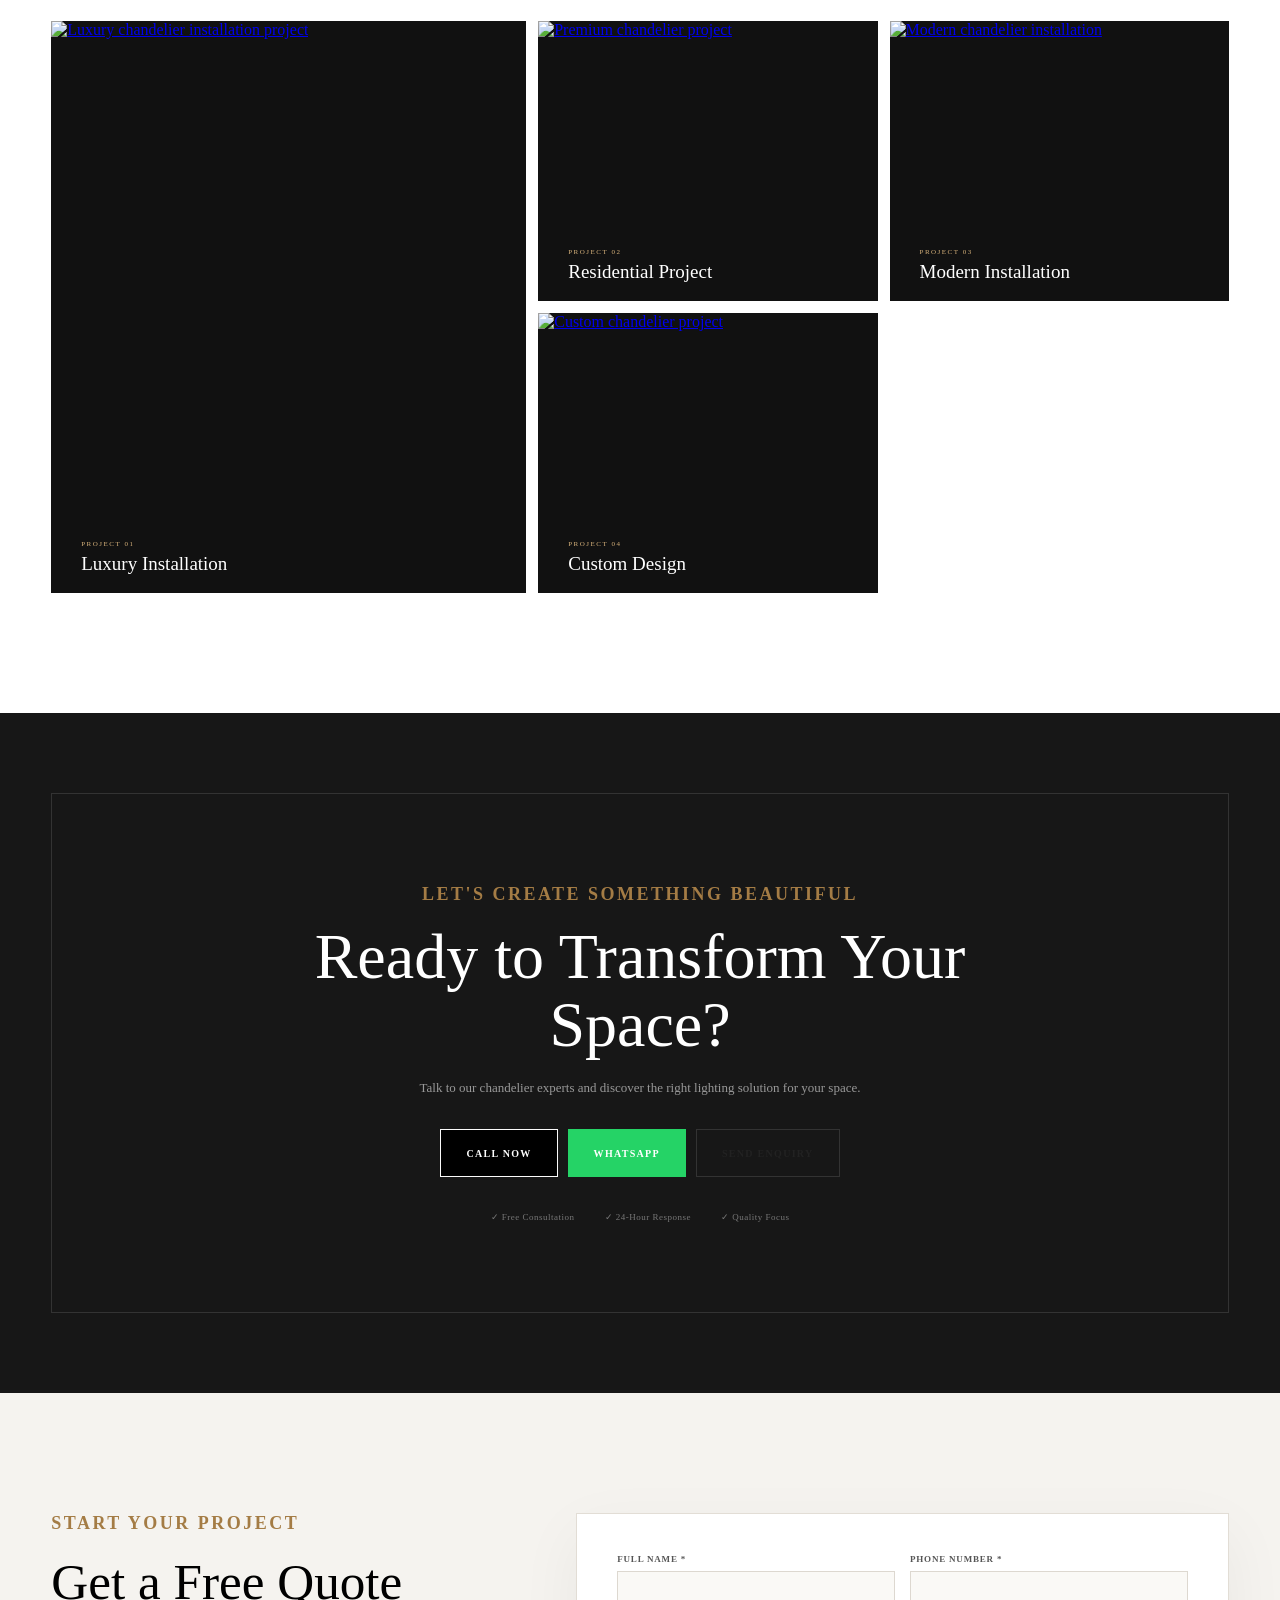
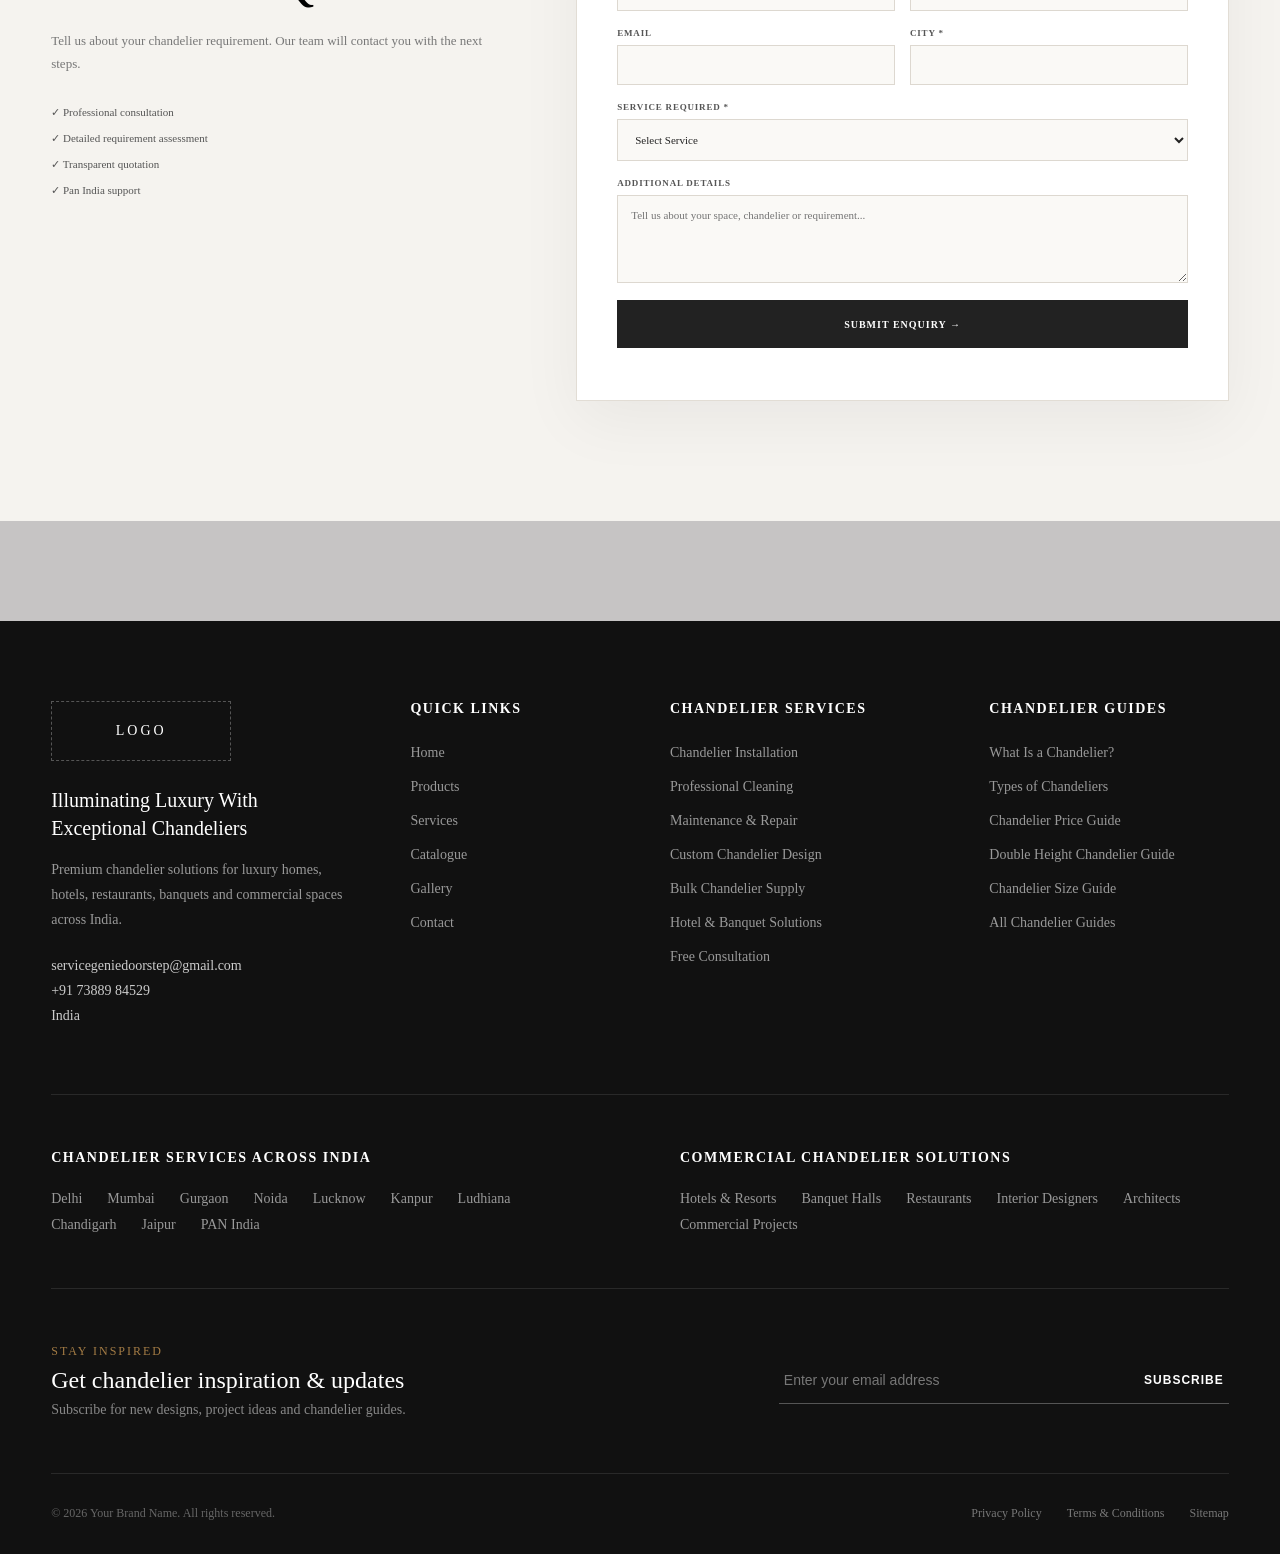
==== commit 5b5950b3: "fix home" ====
--- a/index.html
+++ b/index.html
@@ -1,510 +1,2060 @@
 <!DOCTYPE html>
 <html lang="en">
+
 <head>
+
     <meta charset="UTF-8">
+
     <meta name="viewport" content="width=device-width, initial-scale=1.0">
-    <title>UrbanChandelier</title>
+
+    <title>
+        Luxury Chandeliers in India | Urban Chandelier
+    </title>
+
+    <meta name="description"
+        content="Explore luxury chandeliers, professional chandelier installation, cleaning, repair, maintenance and custom chandelier design services across India.">
+
+    <meta name="keywords"
+        content="luxury chandeliers, chandelier installation, chandelier cleaning, custom chandelier, chandelier supplier India">
+
+    <!-- <link rel="canonical" href="https://samrattraders.in/"> -->
+
+    <!-- Main CSS -->
+    <link rel="stylesheet" href="/css/home.css">
     <link rel="stylesheet" href="./css/style.css">
     <link rel="stylesheet" href="./css/responsive.css">
+    <link href="https://cdn.jsdelivr.net/npm/remixicon@4.6.0/fonts/remixicon.css" rel="stylesheet" />
+
+
 </head>
+
+
 <body>
 
 
-<header class="site-header">
-
-    <div class="header-container">
-
-        <!-- LOGO -->
-    <!-- <a href="/" class="site-logo" aria-label="Chandelier Home"> 
+    <header class="site-header">
+
+        <div class="header-container">
+
+            <!-- LOGO -->
+            <!-- <a href="/" class="site-logo" aria-label="Chandelier Home"> 
     <img src="./assets/images/logo/Urban (1).png" alt="Urban Logo" width="80" height="80"> 
  
 </a> -->
-<a href="/" class="site-logo" aria-label="Chandelier Home"> 
-    <!-- Logo Image -->
-    <img src="./assets/images/logo/Urban (1).png" alt="Urban Chandelier Logo"> 
-    
-    <!-- Side Text Container -->
-    <div class="logo-text">
-        <span class="brand-name">Urban Chandelier</span>
-        <span class="tagline">Luxury Chandelier Solutions</span>
-    </div>
-</a>
-
-
-
-
-        <!-- MOBILE MENU BUTTON -->
-        <button class="menu-toggle" id="menuToggle" aria-label="Open navigation menu">
-            <span></span>
-            <span></span>
-            <span></span>
-        </button>
-
-
-        <!-- NAVIGATION -->
-        <nav class="main-navigation" id="mainNavigation">
-
-            <ul class="nav-list">
-
-                <li class="nav-item">
-                    <a href="/">Home</a>
-                </li>
-
-
-                <!-- PRODUCT -->
-                <li class="nav-item">
-                    <a href="/products">
-                        Product
+            <a href="/" class="site-logo" aria-label="Chandelier Home">
+                <!-- Logo Image -->
+                <img src="./assets/images/logo/Urban (1).png" alt="Urban Chandelier Logo">
+
+                <!-- Side Text Container -->
+                <div class="logo-text">
+                    <span class="brand-name">Urban Chandelier</span>
+                    <span class="tagline">Luxury Chandelier Solutions</span>
+                </div>
+            </a>
+
+
+
+
+            <!-- MOBILE MENU BUTTON -->
+            <button class="menu-toggle" id="menuToggle" aria-label="Open navigation menu">
+                <span></span>
+                <span></span>
+                <span></span>
+            </button>
+
+
+            <!-- NAVIGATION -->
+            <nav class="main-navigation" id="mainNavigation">
+
+                <ul class="nav-list">
+
+                    <li class="nav-item">
+                        <a href="/">Home</a>
+                    </li>
+
+
+                    <!-- PRODUCT -->
+                    <li class="nav-item">
+                        <a href="/pages/products.html">
+                            Product
+                        </a>
+                    </li>
+
+
+                    <!-- SERVICE DROPDOWN -->
+                    <li class="nav-item has-dropdown">
+
+                        <button class="dropdown-toggle">
+                            Service
+                            <span class="dropdown-arrow"></span>
+                        </button>
+
+                        <div class="dropdown-menu">
+
+                            <a href="/pages/service.html">
+                                <span class="dropdown-title">Installation</span>
+                                <span class="dropdown-description">
+                                    Professional chandelier installation
+                                </span>
+                            </a>
+
+                            <a href="/services/cleaning">
+                                <span class="dropdown-title">Cleaning</span>
+                                <span class="dropdown-description">
+                                    Professional chandelier cleaning
+                                </span>
+                            </a>
+
+                            <a href="/services/maintenance">
+                                <span class="dropdown-title">Maintenance</span>
+                                <span class="dropdown-description">
+                                    Regular chandelier maintenance
+                                </span>
+                            </a>
+
+                            <a href="/services/luxury-chandelier">
+                                <span class="dropdown-title">Buy Luxury Chandelier</span>
+                                <span class="dropdown-description">
+                                    Premium luxury chandelier collection
+                                </span>
+                            </a>
+
+                            <a href="/services/custom-design">
+                                <span class="dropdown-title">Custom Design</span>
+                                <span class="dropdown-description">
+                                    Bespoke chandelier design
+                                </span>
+                            </a>
+
+                            <a href="/services/bulk-supplier">
+                                <span class="dropdown-title">Bulk Chandelier Supplier</span>
+                                <span class="dropdown-description">
+                                    Bulk and commercial supply
+                                </span>
+                            </a>
+
+                            <a href="/services/hotel-banquet">
+                                <span class="dropdown-title">Hotel & Banquet</span>
+                                <span class="dropdown-description">
+                                    Chandeliers for hotels and banquets
+                                </span>
+                            </a>
+
+                        </div>
+
+                    </li>
+
+
+                    <!-- GALLERY -->
+                    <li class="nav-item">
+                        <a href="./pages/gallery.html">
+                            Gallery
+                        </a>
+                    </li>
+
+
+                    <!-- CONTACT -->
+                    <li class="nav-item">
+                        <a href="./pages/contact.html">
+                            Contact
+                        </a>
+                    </li>
+
+
+                    <!-- CATALOGUE -->
+                    <li class="nav-item">
+                        <a href="/pages/catalogue.html">
+                            Catalogue
+                        </a>
+                    </li>
+
+
+                    <!-- BLOG -->
+                    <li class="nav-item">
+                        <a href="/blog">
+                            Blog
+                        </a>
+                    </li>
+
+                </ul>
+
+            </nav>
+
+
+            <!-- HEADER CTA -->
+            <a href="/contact" class="header-cta">
+                Get a Quote
+            </a>
+
+        </div>
+
+    </header>
+
+
+    <main>
+
+
+        <!-- =========================================
+     HERO SECTION
+========================================= -->
+
+        <section class="home-hero">
+
+            <div class="hero-background">
+
+                <img src="/assets/images/gallery/ChatGPT Image Sep 3, 2026, 06_06_45 PM.png"
+                    alt="Luxury chandelier installation in premium interior" fetchpriority="high">
+
+            </div>
+
+
+            <div class="hero-overlay"></div>
+
+
+            <div class="home-container">
+
+                <div class="hero-content">
+
+                    <span class="hero-eyebrow">
+                        LUXURY LIGHTING • PAN INDIA
+                    </span>
+
+
+                    <h1>
+                        Transform Your Space
+                        <span>With Exquisite Chandeliers</span>
+                    </h1>
+
+
+                    <p>
+                        Discover premium chandeliers and professional
+                        installation, cleaning, repair and custom design
+                        solutions for residential and commercial spaces.
+                    </p>
+
+
+                    <div class="hero-buttons">
+
+                        <a href="products.html" class="btn btn-primary">
+                            Explore Chandeliers
+                        </a>
+
+
+                        <a href="contact.html" class="btn btn-outline">
+                            Free Consultation
+                        </a>
+
+
+                        <a href="services.html" class="hero-service-link">
+                            View Our Services →
+                        </a>
+
+                    </div>
+
+
+                    <div class="hero-trust">
+
+                        <div>
+                            <strong>5+</strong>
+                            <span>Years Experience</span>
+                        </div>
+
+                        <div>
+                            <strong>PAN India</strong>
+                            <span>Service Network</span>
+                        </div>
+
+                        <div>
+                            <strong>100%</strong>
+                            <span>Quality Focus</span>
+                        </div>
+
+                    </div>
+
+                </div>
+
+            </div>
+
+
+            <div class="hero-scroll">
+
+                <span>SCROLL TO EXPLORE</span>
+
+                <div class="scroll-line"></div>
+
+            </div>
+
+        </section>
+
+
+
+        <!-- =========================================
+     CLIENT / TRUST TICKER
+========================================= -->
+
+        <section class="client-strip">
+
+            <div class="client-strip-label">
+                TRUSTED BY HOMES & BUSINESSES
+            </div>
+
+
+            <div class="client-marquee">
+
+                <div class="client-track">
+
+                    <span>HOTELS</span>
+                    <span>RESORTS</span>
+                    <span>RESTAURANTS</span>
+                    <span>BANQUETS</span>
+                    <span>VILLAS</span>
+                    <span>SHOWROOMS</span>
+                    <span>INTERIOR DESIGNERS</span>
+                    <span>ARCHITECTS</span>
+
+                    <!-- duplicate for continuous animation -->
+
+                    <span>HOTELS</span>
+                    <span>RESORTS</span>
+                    <span>RESTAURANTS</span>
+                    <span>BANQUETS</span>
+                    <span>VILLAS</span>
+                    <span>SHOWROOMS</span>
+                    <span>INTERIOR DESIGNERS</span>
+                    <span>ARCHITECTS</span>
+
+                </div>
+
+            </div>
+
+        </section>
+
+
+
+        <!-- =========================================
+     WHAT WE DO
+========================================= -->
+
+
+        <section class="services-section">
+
+            <div class="home-container">
+
+                <div class="section-heading reveal">
+
+                    <span class="section-eyebrow">
+                        OUR EXPERTISE
+                    </span>
+
+                    <h2>
+                        Complete Chandelier Solutions
+                    </h2>
+
+                    <p>
+                        From selecting the perfect chandelier to
+                        installation and long-term maintenance,
+                        we handle every detail.
+                    </p>
+
+                </div>
+
+
+                <div class="services-grid">
+
+
+                    <!-- SERVICE 01 -->
+
+                    <article class="service-card reveal">
+
+                        <span class="service-number">
+                            01
+                        </span>
+
+                        <div class="service-icon">
+                            <i class="ri-lightbulb-line"></i>
+                        </div>
+
+                        <h3>
+                            Chandelier Selling
+                        </h3>
+
+                        <p>
+                            Explore ready-made and custom chandeliers
+                            for homes, hotels, restaurants, offices
+                            and premium commercial spaces.
+                        </p>
+
+                        <div class="service-links">
+
+                            <a href="products.html">
+                                View Collection
+                            </a>
+
+                            <a href="https://wa.me/917388984529?text=I%20am%20interested%20in%20buying%20a%20chandelier."
+                                target="_blank" rel="noopener" class="whatsapp-btn" aria-label="Contact us on WhatsApp">
+
+                                <i class="ri-whatsapp-line"></i>
+
+
+                            </a>
+
+                        </div>
+
+                    </article>
+
+
+
+                    <!-- SERVICE 02 -->
+
+                    <article class="service-card reveal">
+
+                        <span class="service-number">
+                            02
+                        </span>
+
+                        <div class="service-icon">
+                            <i class="ri-tools-line"></i>
+                        </div>
+
+                        <h3>
+                            Professional Installation
+                        </h3>
+
+                        <p>
+                            Professional installation for heavy,
+                            double-height, long-height and motorized
+                            chandelier systems.
+                        </p>
+
+                        <div class="service-links">
+
+                            <a href="contact.html?service=Installation">
+                                Get Quote
+                            </a>
+
+                            <a href="https://wa.me/917388984529?text=I%20am%20interested%20in%20professional%20chandelier%20installation."
+                                target="_blank" rel="noopener" class="whatsapp-btn" aria-label="Contact us on WhatsApp">
+
+                                <i class="ri-whatsapp-line"></i>
+
+                            </a>
+
+                        </div>
+
+                    </article>
+
+
+
+                    <!-- SERVICE 03 -->
+
+                    <article class="service-card reveal">
+
+                        <span class="service-number">
+                            03
+                        </span>
+
+                        <div class="service-icon">
+                            <i class="ri-brush-3-line"></i>
+                        </div>
+
+                        <h3>
+                            Deep Cleaning
+                        </h3>
+
+                        <p>
+                            Professional cleaning and shine restoration
+                            for crystal, glass and premium decorative
+                            chandeliers.
+                        </p>
+
+                        <div class="service-links">
+
+                            <a href="contact.html?service=Cleaning">
+                                Schedule Cleaning
+                            </a>
+
+                            <a href="https://wa.me/917388984529?text=I%20need%20professional%20chandelier%20deep%20cleaning."
+                                target="_blank" rel="noopener" class="whatsapp-btn" aria-label="Contact us on WhatsApp">
+
+                                <i class="ri-whatsapp-line"></i>
+
+                            </a>
+
+                        </div>
+
+                    </article>
+
+
+
+                    <!-- SERVICE 04 -->
+
+                    <article class="service-card reveal">
+
+                        <span class="service-number">
+                            04
+                        </span>
+
+                        <div class="service-icon">
+                            <i class="ri-settings-3-line"></i> 
+                        </div>
+
+                        <h3>
+                            Repair & Maintenance
+                        </h3>
+
+                        <p>
+                            Electrical, mechanical and aesthetic
+                            chandelier repair and maintenance services.
+                        </p>
+
+                        <div class="service-links">
+
+                            <a href="contact.html?service=Repair">
+                                Request Repair
+                            </a>
+
+                            <a href="https://wa.me/917388984529?text=I%20need%20chandelier%20repair%20and%20maintenance%20service."
+                                target="_blank" rel="noopener" class="whatsapp-btn" aria-label="Contact us on WhatsApp">
+
+                                <i class="ri-whatsapp-line"></i>
+
+                            </a>
+
+                        </div>
+
+                    </article>
+
+
+
+                    <!-- SERVICE 05 -->
+
+                    <article class="service-card reveal">
+
+                        <span class="service-number">
+                            05
+                        </span>
+
+                        <div class="service-icon">
+                            <i class="ri-calendar-check-line"></i>
+                        </div>
+
+                        <h3>
+                            Annual Maintenance
+                        </h3>
+
+                        <p>
+                            Regular inspection, cleaning, maintenance
+                            and emergency support through annual
+                            maintenance contracts.
+                        </p>
+
+                        <div class="service-links">
+
+                            <a href="contact.html?service=AMC">
+                                Get AMC Details
+                            </a>
+
+                            <a href="https://wa.me/917388984529?text=I%20want%20to%20know%20more%20about%20chandelier%20Annual%20Maintenance%20Contract%20%28AMC%29."
+                                target="_blank" rel="noopener" class="whatsapp-btn" aria-label="Contact us on WhatsApp">
+
+                                <i class="ri-whatsapp-line"></i>
+
+                            </a>
+
+                        </div>
+
+                    </article>
+
+
+
+                    <!-- SERVICE 06 -->
+
+                    <article class="service-card service-card-featured reveal">
+
+                        <span class="service-number">
+                            06
+                        </span>
+
+                        <div class="service-icon">
+                            <i class="ri-quill-pen-line"></i>
+                        </div>
+
+                        <h3>
+                            Custom Chandelier Design
+                        </h3>
+
+                        <p>
+                            Bespoke chandelier design and fabrication
+                            created according to your architecture,
+                            dimensions and interior concept.
+                        </p>
+
+                        <div class="service-links">
+
+                            <a href="contact.html?service=Custom%20Design">
+                                Discuss Project
+                            </a>
+
+                            <a href="https://wa.me/917388984529?text=I%20am%20interested%20in%20custom%20chandelier%20design%20and%20fabrication."
+                                target="_blank" rel="noopener" class="whatsapp-btn" aria-label="Contact us on WhatsApp">
+
+                                <i class="ri-whatsapp-line"></i>
+
+                            </a>
+
+                        </div>
+
+                    </article>
+
+
+                </div>
+
+            </div>
+
+        </section>
+
+
+
+
+
+        <!-- =========================================
+     BEFORE AFTER
+========================================= -->
+
+        <section class="before-after-section">
+
+            <div class="home-container">
+
+
+                <div class="section-heading reveal">
+
+                    <span class="section-eyebrow">
+                        THE TRANSFORMATION
+                    </span>
+
+                    <h2>
+                        See the Difference
+                    </h2>
+
+                    <p>
+                        Professional chandelier care can completely
+                        transform the appearance of your lighting.
+                    </p>
+
+                </div>
+
+
+                <div class="before-after-grid">
+
+
+                    <article class="transformation-card reveal">
+
+                        <div class="transformation-images">
+
+                            <div>
+                                <img src="/assets/images/general/before-cleaning.webp"
+                                    alt="Chandelier before professional cleaning" loading="lazy">
+
+                                <span>BEFORE</span>
+                            </div>
+
+
+                            <div>
+                                <img src="/assets/images/general/after-cleaning.webp"
+                                    alt="Chandelier after professional cleaning" loading="lazy">
+
+                                <span>AFTER</span>
+                            </div>
+
+                        </div>
+
+
+                        <div class="transformation-content">
+
+                            
+
+                            <h3>
+                                Deep Cleaning Transformation
+                            </h3>
+
+                            <p>
+                                Restoration of shine and clarity
+                                through professional chandelier cleaning.
+                            </p>
+
+                        </div>
+
+                    </article>
+
+
+
+                    <article class="transformation-card reveal">
+
+                        <div class="transformation-images">
+
+                            <div>
+                                <img src="/assets/images/general/old-installation.webp" alt="Old chandelier installation"
+                                    loading="lazy">
+
+                                <span>BEFORE</span>
+                            </div>
+
+
+                            <div>
+                                <img src="/assets/images/general/new-installation.webp" alt="New modern chandelier installation"
+                                    loading="lazy">
+
+                                <span>AFTER</span>
+                            </div>
+
+                        </div>
+
+
+                        <div class="transformation-content">
+
+                           
+
+                            <h3>
+                                Modern Installation
+                            </h3>
+
+                            <p>
+                                A complete lighting upgrade designed
+                                for a contemporary interior.
+                            </p>
+
+                        </div>
+
+                    </article>
+
+
+
+                    <article class="transformation-card reveal">
+
+                        <div class="transformation-images">
+
+                            <div>
+                                <img src="/assets/images/general/old-chandelier.webp"
+                                    alt="Old chandelier before custom replacement" loading="lazy">
+
+                                <span>BEFORE</span>
+                            </div>
+
+
+                            <div>
+                                <img src="/assets/images/general/custom-chandelier.webp"
+                                    alt="Custom chandelier designed for hotel lobby" loading="lazy">
+
+                                <span>AFTER</span>
+                            </div>
+
+                        </div>
+
+
+                        <div class="transformation-content">
+
+                            
+
+                            <h3>
+                                Bespoke Chandelier Project
+                            </h3>
+
+                            <p>
+                                A custom chandelier designed around
+                                the architecture and character of the space.
+                            </p>
+
+                        </div>
+
+                    </article>
+
+
+                </div>
+
+            </div>
+
+        </section>
+
+
+
+       <!-- =========================================
+       FEATURED PRODUCTS
+========================================= -->
+
+        <section class="featured-section">
+
+            <div class="home-container">
+
+
+                <div class="section-heading section-heading-row reveal">
+
+                    <div>
+
+                        <span class="section-eyebrow">
+                            SIGNATURE COLLECTION
+                        </span>
+
+                        <h2>
+                            Featured Chandeliers
+                        </h2>
+
+                    </div>
+
+
+                    <a href="/pages/products.html" class="text-link">
+                        View All Products →
                     </a>
-                </li>
-
-
-                <!-- SERVICE DROPDOWN -->
-                <li class="nav-item has-dropdown">
-
-                    <button class="dropdown-toggle">
-                        Service
-                        <span class="dropdown-arrow"></span>
-                    </button>
-
-                    <div class="dropdown-menu">
-
-                        <a href="/services/installation">
-                            <span class="dropdown-title">Installation</span>
-                            <span class="dropdown-description">
-                                Professional chandelier installation
+
+                </div>
+
+
+                <div class="featured-grid">
+
+
+                    <article class="product-card reveal">
+
+                        <div class="product-image">
+
+                            <span class="product-badge">
+                                FEATURED
                             </span>
-                        </a>
-
-                        <a href="/services/cleaning">
-                            <span class="dropdown-title">Cleaning</span>
-                            <span class="dropdown-description">
-                                Professional chandelier cleaning
+
+                            <img src="/assets/images/gallery/ac9b981742e96816e7cd4cc3da036500.jpg" alt="Aurora Cascade Grand Crystal Chandelier"
+                                loading="lazy">
+
+                        </div>
+
+
+                        <div class="product-content">
+
+                            <span>
+                                CRYSTAL • LONG HEIGHT
                             </span>
-                        </a>
-
-                        <a href="/services/maintenance">
-                            <span class="dropdown-title">Maintenance</span>
-                            <span class="dropdown-description">
-                                Regular chandelier maintenance
+
+                            <h3>
+                                Aurora Cascade Grand Crystal Chandelier
+                            </h3>
+
+                            <p>
+                                A breathtaking long-height crystal
+                                chandelier designed for double-height spaces.
+                            </p>
+
+                            <div class="product-bottom">
+
+                                <strong>
+                                    Price on Request
+                                </strong>
+
+                                <a href="/pages/products.html">
+                                    View Details →
+                                </a>
+
+                            </div>
+
+                        </div>
+
+                    </article>
+
+
+
+                    <article class="product-card reveal">
+
+                        <div class="product-image">
+
+                            <span class="product-badge">
+                                FEATURED
                             </span>
-                        </a>
-
-                        <a href="/services/luxury-chandelier">
-                            <span class="dropdown-title">Buy Luxury Chandelier</span>
-                            <span class="dropdown-description">
-                                Premium luxury chandelier collection
+
+                            <img src="/assets/images/gallery/elegant-chandelier-reflection-stockcake.jpg"
+                                alt="Aurielle Luxe Circular Crystal Chandelier" loading="lazy">
+
+                        </div>
+
+
+                        <div class="product-content">
+
+                            <span>
+                                CRYSTAL • CIRCULAR
                             </span>
-                        </a>
-
-                        <a href="/services/custom-design">
-                            <span class="dropdown-title">Custom Design</span>
-                            <span class="dropdown-description">
-                                Bespoke chandelier design
+
+                            <h3>
+                                Aurielle Luxe Circular Crystal Chandelier
+                            </h3>
+
+                            <p>
+                                Layered crystal drops with warm ambient
+                                lighting for premium living spaces.
+                            </p>
+
+                            <div class="product-bottom">
+
+                                <strong>
+                                    Price on Request
+                                </strong>
+
+                                <a href="/pages/products.html">
+                                    View Details →
+                                </a>
+
+                            </div>
+
+                        </div>
+
+                    </article>
+
+
+
+                    <article class="product-card reveal">
+
+                        <div class="product-image">
+
+                            <span class="product-badge sale">
+                                SALE
                             </span>
-                        </a>
-
-                        <a href="/services/bulk-supplier">
-                            <span class="dropdown-title">Bulk Chandelier Supplier</span>
-                            <span class="dropdown-description">
-                                Bulk and commercial supply
+
+                            <img src="/assets/images/gallery/designer-glass-chandeliers-500x500.webp" alt="Rose Arcora Modern Glass Chandelier"
+                                loading="lazy">
+
+                        </div>
+
+
+                        <div class="product-content">
+
+                            <span>
+                                MODERN • GLASS
                             </span>
-                        </a>
-
-                        <a href="/services/hotel-banquet">
-                            <span class="dropdown-title">Hotel & Banquet</span>
-                            <span class="dropdown-description">
-                                Chandeliers for hotels and banquets
-                            </span>
+
+                            <h3>
+                                Rosé Arcora Modern Glass Chandelier
+                            </h3>
+
+                            <p>
+                                Curved rose-tinted glass arms with
+                                a refined metallic centre.
+                            </p>
+
+                            <div class="product-bottom">
+
+                                <strong>
+                                    ₹19,000
+                                </strong>
+
+                                <a href="/pages/products.html">
+                                    View Details →
+                                </a>
+
+                            </div>
+
+                        </div>
+
+                    </article>
+
+
+                </div>
+
+            </div>
+
+        </section>
+
+
+
+        <!-- =========================================
+     HOW WE WORK
+========================================= -->
+
+        <section class="process-section">
+
+            <div class="home-container">
+
+
+                <div class="section-heading reveal">
+
+                    <span class="section-eyebrow">
+                        OUR PROCESS
+                    </span>
+
+                    <h2>
+                        How We Work
+                    </h2>
+
+                    <p>
+                        A simple and professional process from
+                        consultation to final handover.
+                    </p>
+
+                </div>
+
+
+                <div class="process-grid">
+
+
+                    <article class="process-card reveal">
+
+                        <span>01</span>
+
+                        <h3>
+                            Contact & Consultation
+                        </h3>
+
+                        <p>
+                            Share your requirements through call,
+                            WhatsApp or enquiry form.
+                        </p>
+
+                    </article>
+
+
+                    <article class="process-card reveal">
+
+                        <span>02</span>
+
+                        <h3>
+                            Site Assessment
+                        </h3>
+
+                        <p>
+                            We assess dimensions, ceiling height,
+                            structure and installation requirements.
+                        </p>
+
+                    </article>
+
+
+                    <article class="process-card reveal">
+
+                        <span>03</span>
+
+                        <h3>
+                            Quotation & Approval
+                        </h3>
+
+                        <p>
+                            Receive a detailed quotation with
+                            estimated timelines and requirements.
+                        </p>
+
+                    </article>
+
+
+                    <article class="process-card reveal">
+
+                        <span>04</span>
+
+                        <h3>
+                            Professional Execution
+                        </h3>
+
+                        <p>
+                            Our team handles installation, cleaning,
+                            repair or custom fabrication.
+                        </p>
+
+                    </article>
+
+
+                    <article class="process-card reveal">
+
+                        <span>05</span>
+
+                        <h3>
+                            Final Handover
+                        </h3>
+
+                        <p>
+                            Final testing, demonstration and
+                            after-service support.
+                        </p>
+
+                    </article>
+
+
+                </div>
+
+            </div>
+
+        </section>
+
+
+
+        <!-- =========================================
+     PAN INDIA
+========================================= -->
+
+        <section class="network-section">
+
+            <div class="home-container">
+
+
+                <div class="network-layout">
+
+
+                    <div class="network-content reveal">
+
+                        <span class="section-eyebrow">
+                            PAN INDIA SERVICE
+                        </span>
+
+                        <h2>
+                            Luxury Lighting,
+                            Wherever You Are.
+                        </h2>
+
+                        <p>
+                            Our chandelier installation, maintenance,
+                            cleaning and custom solutions are available
+                            across major cities in India.
+                        </p>
+
+                        <a href="contact.html" class="btn btn-dark">
+                            Check Availability
                         </a>
 
                     </div>
 
-                </li>
-
-
-                <!-- GALLERY -->
-                <li class="nav-item">
-                    <a href="./pages/gallery.html">
-                        Gallery
+
+                    <div class="cities-grid reveal">
+
+                        <div class="city-card">
+                            <span>01</span>
+                            <strong>Delhi NCR</strong>
+                            <small>North India</small>
+                        </div>
+
+                        <div class="city-card">
+                            <span>02</span>
+                            <strong>Mumbai</strong>
+                            <small>West India</small>
+                        </div>
+
+                        <div class="city-card">
+                            <span>03</span>
+                            <strong>Bangalore</strong>
+                            <small>South India</small>
+                        </div>
+
+                        <div class="city-card">
+                            <span>04</span>
+                            <strong>Lucknow</strong>
+                            <small>North India</small>
+                        </div>
+
+                        <div class="city-card">
+                            <span>05</span>
+                            <strong>Jaipur</strong>
+                            <small>North India</small>
+                        </div>
+
+                        <div class="city-card">
+                            <span>06</span>
+                            <strong>Kolkata</strong>
+                            <small>East India</small>
+                        </div>
+
+                    </div>
+
+
+                </div>
+
+            </div>
+
+        </section>
+
+
+
+        <!-- =========================================
+     PROPERTY TYPES
+========================================= -->
+
+        <section class="property-section">
+
+            <div class="home-container">
+
+
+                <div class="section-heading reveal">
+
+                    <span class="section-eyebrow">
+                        WHERE WE WORK
+                    </span>
+
+                    <h2>
+                        Designed For Every Space
+                    </h2>
+
+                </div>
+
+
+                <div class="property-grid">
+
+
+                    <a href="services.html" class="property-card reveal">
+
+                        <img src="images/gallery/residential.webp" alt="Luxury chandelier for residential home"
+                            loading="lazy">
+
+                        <div>
+                            <span>01</span>
+                            <h3>Homes & Villas</h3>
+                        </div>
+
                     </a>
-                </li>
-
-
-                <!-- CONTACT -->
-                <li class="nav-item">
-                    <a href="./pages/contact.html">
-                        Contact
+
+
+                    <a href="services.html" class="property-card reveal">
+
+                        <img src="images/gallery/hotel.webp" alt="Luxury chandelier for hotel interior" loading="lazy">
+
+                        <div>
+                            <span>02</span>
+                            <h3>Hotels & Resorts</h3>
+                        </div>
+
                     </a>
-                </li>
-
-
-                <!-- CATALOGUE -->
-                <li class="nav-item">
-                    <a href="/catalogue">
-                        Catalogue
+
+
+                    <a href="services.html" class="property-card reveal">
+
+                        <img src="images/gallery/banquet.webp" alt="Chandelier installation in banquet hall"
+                            loading="lazy">
+
+                        <div>
+                            <span>03</span>
+                            <h3>Banquet Halls</h3>
+                        </div>
+
                     </a>
-                </li>
-
-
-                <!-- BLOG -->
-                <li class="nav-item">
-                    <a href="/blog">
-                        Blog
+
+
+                    <a href="services.html" class="property-card reveal">
+
+                        <img src="images/gallery/showroom.webp" alt="Decorative chandelier in showroom" loading="lazy">
+
+                        <div>
+                            <span>04</span>
+                            <h3>Showrooms & Malls</h3>
+                        </div>
+
                     </a>
-                </li>
-
-            </ul>
-
-        </nav>
-
-
-        <!-- HEADER CTA -->
-        <a href="/contact" class="header-cta">
-            Get a Quote
-        </a>
-
-    </div>
-
-</header>
-
-
- <main>
-    
- </main>
- <!-- =========================================
+
+
+                    <a href="services.html" class="property-card reveal">
+
+                        <img src="images/gallery/corporate.webp" alt="Modern chandelier in corporate office"
+                            loading="lazy">
+
+                        <div>
+                            <span>05</span>
+                            <h3>Corporate Offices</h3>
+                        </div>
+
+                    </a>
+
+
+                    <a href="gallery.html" class="property-card reveal">
+
+                        <img src="images/gallery/heritage.webp" alt="Luxury chandelier in heritage building"
+                            loading="lazy">
+
+                        <div>
+                            <span>06</span>
+                            <h3>Heritage Buildings</h3>
+                        </div>
+
+                    </a>
+
+
+                </div>
+
+
+                <div class="property-actions">
+
+                    <a href="services.html" class="btn btn-dark">
+                        Explore Services
+                    </a>
+
+                    <a href="gallery.html" class="btn btn-light">
+                        View Gallery
+                    </a>
+
+                </div>
+
+            </div>
+
+        </section>
+
+
+
+        <!-- =========================================
+     TESTIMONIALS
+========================================= -->
+
+        <section class="testimonial-section">
+
+            <div class="home-container">
+
+
+                <div class="section-heading reveal">
+
+                    <span class="section-eyebrow">
+                        CLIENT STORIES
+                    </span>
+
+                    <h2>
+                        What Our Clients Say
+                    </h2>
+
+                    <p>
+                        Trusted by homeowners, businesses and
+                        hospitality spaces across India.
+                    </p>
+
+                </div>
+
+
+                <div class="testimonial-grid">
+
+
+                    <article class="testimonial-card reveal">
+
+                        <div class="quote-mark">
+                            “
+                        </div>
+
+                        <p>
+                            Excellent installation work for our hotel
+                            lobby. Professional team and perfect finish.
+                        </p>
+
+                        <div class="client-info">
+
+                            <div class="client-avatar">
+                                RM
+                            </div>
+
+                            <div>
+                                <strong>Rajesh Mehta</strong>
+                                <span>Mumbai</span>
+                            </div>
+
+                        </div>
+
+                    </article>
+
+
+                    <article class="testimonial-card reveal">
+
+                        <div class="quote-mark">
+                            “
+                        </div>
+
+                        <p>
+                            Deep cleaning completely transformed our
+                            old chandelier. It looks almost brand new.
+                        </p>
+
+                        <div class="client-info">
+
+                            <div class="client-avatar">
+                                PS
+                            </div>
+
+                            <div>
+                                <strong>Priya Singh</strong>
+                                <span>Delhi</span>
+                            </div>
+
+                        </div>
+
+                    </article>
+
+
+                    <article class="testimonial-card reveal">
+
+                        <div class="quote-mark">
+                            “
+                        </div>
+
+                        <p>
+                            The custom chandelier design was exactly
+                            what we wanted. Great attention to detail.
+                        </p>
+
+                        <div class="client-info">
+
+                            <div class="client-avatar">
+                                VP
+                            </div>
+
+                            <div>
+                                <strong>Vikram Patel</strong>
+                                <span>Bangalore</span>
+                            </div>
+
+                        </div>
+
+                    </article>
+
+
+                </div>
+
+            </div>
+
+        </section>
+
+
+
+        <!-- =========================================
+     GALLERY
+========================================= -->
+
+        <section class="home-gallery-section">
+
+            <div class="home-container">
+
+
+                <div class="section-heading section-heading-row reveal">
+
+                    <div>
+
+                        <span class="section-eyebrow">
+                            OUR WORK
+                        </span>
+
+                        <h2>
+                            Recent Projects
+                        </h2>
+
+                    </div>
+
+
+                    <a href="gallery.html" class="text-link">
+                        View Complete Gallery →
+                    </a>
+
+                </div>
+
+
+                <div class="home-gallery-grid">
+
+
+                    <a href="gallery.html" class="gallery-item gallery-large reveal">
+
+                        <img src="images/gallery/project-1.webp" alt="Luxury chandelier installation project"
+                            loading="lazy">
+
+                        <div class="gallery-overlay">
+                            <span>PROJECT 01</span>
+                            <strong>Luxury Installation</strong>
+                        </div>
+
+                    </a>
+
+
+                    <a href="gallery.html" class="gallery-item reveal">
+
+                        <img src="images/gallery/project-2.webp" alt="Premium chandelier project" loading="lazy">
+
+                        <div class="gallery-overlay">
+                            <span>PROJECT 02</span>
+                            <strong>Residential Project</strong>
+                        </div>
+
+                    </a>
+
+
+                    <a href="gallery.html" class="gallery-item reveal">
+
+                        <img src="images/gallery/project-3.webp" alt="Modern chandelier installation" loading="lazy">
+
+                        <div class="gallery-overlay">
+                            <span>PROJECT 03</span>
+                            <strong>Modern Installation</strong>
+                        </div>
+
+                    </a>
+
+
+                    <a href="gallery.html" class="gallery-item reveal">
+
+                        <img src="images/gallery/project-4.webp" alt="Custom chandelier project" loading="lazy">
+
+                        <div class="gallery-overlay">
+                            <span>PROJECT 04</span>
+                            <strong>Custom Design</strong>
+                        </div>
+
+                    </a>
+
+
+                </div>
+
+            </div>
+
+        </section>
+
+
+
+        <!-- =========================================
+     FINAL CTA
+========================================= -->
+
+        <section class="final-cta">
+
+            <div class="home-container">
+
+
+                <div class="cta-box reveal">
+
+                    <span class="section-eyebrow">
+                        LET'S CREATE SOMETHING BEAUTIFUL
+                    </span>
+
+                    <h2>
+                        Ready to Transform
+                        Your Space?
+                    </h2>
+
+                    <p>
+                        Talk to our chandelier experts and discover
+                        the right lighting solution for your space.
+                    </p>
+
+
+                    <div class="cta-buttons">
+
+                        <a href="tel:+917054118088" class="btn btn-primary">
+                            Call Now
+                        </a>
+
+
+                        <a href="https://wa.me/917054118088?text=Hello%2C%20I%20want%20a%20free%20consultation%20for%20a%20chandelier."
+                            target="_blank" rel="noopener" class="btn btn-whatsapp">
+                            WhatsApp
+                        </a>
+
+
+                        <a href="contact.html" class="btn btn-outline-dark">
+                            Send Enquiry
+                        </a>
+
+                    </div>
+
+
+                    <div class="cta-trust">
+
+                        <span>✓ Free Consultation</span>
+
+                        <span>✓ 24-Hour Response</span>
+
+                        <span>✓ Quality Focus</span>
+
+                    </div>
+
+                </div>
+
+            </div>
+
+        </section>
+
+
+
+        <!-- =========================================
+     FREE QUOTE
+========================================= -->
+
+        <section class="quote-section" id="quote">
+
+            <div class="home-container">
+
+
+                <div class="quote-layout">
+
+
+                    <div class="quote-content reveal">
+
+                        <span class="section-eyebrow">
+                            START YOUR PROJECT
+                        </span>
+
+                        <h2>
+                            Get a Free Quote
+                        </h2>
+
+                        <p>
+                            Tell us about your chandelier requirement.
+                            Our team will contact you with the next steps.
+                        </p>
+
+                        <div class="quote-points">
+
+                            <span>✓ Professional consultation</span>
+
+                            <span>✓ Detailed requirement assessment</span>
+
+                            <span>✓ Transparent quotation</span>
+
+                            <span>✓ Pan India support</span>
+
+                        </div>
+
+                    </div>
+
+
+
+                    <form class="quote-form reveal" id="quoteForm">
+
+                        <div class="form-row">
+
+                            <div class="form-group">
+
+                                <label for="name">
+                                    Full Name *
+                                </label>
+
+                                <input type="text" id="name" name="name" required autocomplete="name">
+
+                            </div>
+
+
+                            <div class="form-group">
+
+                                <label for="phone">
+                                    Phone Number *
+                                </label>
+
+                                <input type="tel" id="phone" name="phone" required autocomplete="tel">
+
+                            </div>
+
+                        </div>
+
+
+                        <div class="form-row">
+
+                            <div class="form-group">
+
+                                <label for="email">
+                                    Email
+                                </label>
+
+                                <input type="email" id="email" name="email" autocomplete="email">
+
+                            </div>
+
+
+                            <div class="form-group">
+
+                                <label for="city">
+                                    City *
+                                </label>
+
+                                <input type="text" id="city" name="city" required>
+
+                            </div>
+
+                        </div>
+
+
+                        <div class="form-group">
+
+                            <label for="service">
+                                Service Required *
+                            </label>
+
+                            <select id="service" name="service" required>
+
+                                <option value="">
+                                    Select Service
+                                </option>
+
+                                <option>
+                                    Chandelier Installation
+                                </option>
+
+                                <option>
+                                    Deep Cleaning
+                                </option>
+
+                                <option>
+                                    Repair & Maintenance
+                                </option>
+
+                                <option>
+                                    AMC Service
+                                </option>
+
+                                <option>
+                                    Custom Chandelier
+                                </option>
+
+                                <option>
+                                    Purchase New Chandelier
+                                </option>
+
+                            </select>
+
+                        </div>
+
+
+                        <div class="form-group">
+
+                            <label for="message">
+                                Additional Details
+                            </label>
+
+                            <textarea id="message" name="message" rows="5"
+                                placeholder="Tell us about your space, chandelier or requirement..."></textarea>
+
+                        </div>
+
+
+                        <button type="submit" class="form-submit">
+                            Submit Enquiry →
+                        </button>
+
+
+                        <p class="form-note" id="formMessage"></p>
+
+                    </form>
+
+                </div>
+
+            </div>
+
+        </section>
+
+
+    </main>
+    <!-- =========================================
      FOOTER
 ========================================= -->
-
-
- <footer class="site-footer">
-
-    <div class="footer-container">
-
-        <!-- TOP FOOTER -->
-        <div class="footer-top">
-
-            <!-- BRAND -->
-            <div class="footer-brand">
-
-                <a href="/" class="footer-logo">
-                    LOGO
-                </a>
-
-                <p class="footer-tagline">
-                    Illuminating Luxury With Exceptional Chandeliers
+    <footer class="site-footer">
+
+        <div class="footer-container">
+
+            <!-- TOP FOOTER -->
+            <div class="footer-top">
+
+                <!-- BRAND -->
+                <div class="footer-brand">
+
+                    <a href="/" class="footer-logo">
+                        LOGO
+                    </a>
+
+                    <p class="footer-tagline">
+                        Illuminating Luxury With Exceptional Chandeliers
+                    </p>
+
+                    <p class="footer-description">
+                        Premium chandelier solutions for luxury homes, hotels,
+                        restaurants, banquets and commercial spaces across India.
+                    </p>
+
+                    <div class="footer-contact">
+
+                        <a href="mailto:servicegeniedoorstep@gmail.com
+">
+                            servicegeniedoorstep@gmail.com
+
+                        </a>
+
+                        <a href="tel:+917388984529">
+                            +91 73889 84529
+                        </a>
+
+                        <span>
+                            India
+                        </span>
+
+                    </div>
+
+                </div>
+
+
+                <!-- QUICK LINKS -->
+                <div class="footer-column">
+
+                    <h3>Quick Links</h3>
+
+                    <ul>
+                        <li><a href="/">Home</a></li>
+                        <li><a href="/products">Products</a></li>
+                        <li><a href="/services">Services</a></li>
+                        <li><a href="/catalogue">Catalogue</a></li>
+                        <li><a href="/gallery">Gallery</a></li>
+                        <li><a href="/contact">Contact</a></li>
+                    </ul>
+
+                </div>
+
+
+                <!-- SERVICES -->
+                <div class="footer-column">
+
+                    <h3>Chandelier Services</h3>
+
+                    <ul>
+                        <li>
+                            <a href="/services/installation">
+                                Chandelier Installation
+                            </a>
+                        </li>
+
+                        <li>
+                            <a href="/services/cleaning">
+                                Professional Cleaning
+                            </a>
+                        </li>
+
+                        <li>
+                            <a href="/services/maintenance">
+                                Maintenance & Repair
+                            </a>
+                        </li>
+
+                        <li>
+                            <a href="/services/custom-design">
+                                Custom Chandelier Design
+                            </a>
+                        </li>
+
+                        <li>
+                            <a href="/services/bulk-supplier">
+                                Bulk Chandelier Supply
+                            </a>
+                        </li>
+
+                        <li>
+                            <a href="/services/hotel-banquet">
+                                Hotel & Banquet Solutions
+                            </a>
+                        </li>
+
+                        <li>
+                            <a href="/contact">
+                                Free Consultation
+                            </a>
+                        </li>
+                    </ul>
+
+                </div>
+
+
+                <!-- GUIDES -->
+                <div class="footer-column">
+
+                    <h3>Chandelier Guides</h3>
+
+                    <ul>
+
+                        <li>
+                            <a href="/blog/what-is-a-chandelier">
+                                What Is a Chandelier?
+                            </a>
+                        </li>
+
+                        <li>
+                            <a href="/blog/types-of-chandeliers">
+                                Types of Chandeliers
+                            </a>
+                        </li>
+
+                        <li>
+                            <a href="/blog/chandelier-price-guide">
+                                Chandelier Price Guide
+                            </a>
+                        </li>
+
+                        <li>
+                            <a href="/blog/double-height-chandelier-guide">
+                                Double Height Chandelier Guide
+                            </a>
+                        </li>
+
+                        <li>
+                            <a href="/blog/chandelier-size-guide">
+                                Chandelier Size Guide
+                            </a>
+                        </li>
+
+                        <li>
+                            <a href="/blog">
+                                All Chandelier Guides
+                            </a>
+                        </li>
+
+                    </ul>
+
+                </div>
+
+            </div>
+
+
+            <!-- SECOND FOOTER ROW -->
+            <div class="footer-middle">
+
+
+                <!-- LOCATIONS -->
+                <div class="footer-large-column">
+
+                    <h3>Chandelier Services Across India</h3>
+
+                    <div class="footer-links-grid">
+
+                        <a href="/locations/delhi">
+                            Delhi
+                        </a>
+
+                        <a href="/locations/mumbai">
+                            Mumbai
+                        </a>
+
+                        <a href="/locations/gurgaon">
+                            Gurgaon
+                        </a>
+
+                        <a href="/locations/noida">
+                            Noida
+                        </a>
+
+                        <a href="/locations/lucknow">
+                            Lucknow
+                        </a>
+
+                        <a href="/locations/kanpur">
+                            Kanpur
+                        </a>
+
+                        <a href="/locations/ludhiana">
+                            Ludhiana
+                        </a>
+
+                        <a href="/locations/chandigarh">
+                            Chandigarh
+                        </a>
+
+                        <a href="/locations/jaipur">
+                            Jaipur
+                        </a>
+
+                        <a href="/locations/pan-india">
+                            PAN India
+                        </a>
+
+                    </div>
+
+                </div>
+
+
+                <!-- COMMERCIAL -->
+                <div class="footer-large-column">
+
+                    <h3>Commercial Chandelier Solutions</h3>
+
+                    <div class="footer-links-grid">
+
+                        <a href="/chandeliers-for-hotels">
+                            Hotels & Resorts
+                        </a>
+
+                        <a href="/chandeliers-for-banquet-halls">
+                            Banquet Halls
+                        </a>
+
+                        <a href="/chandeliers-for-restaurants">
+                            Restaurants
+                        </a>
+
+                        <a href="/chandeliers-for-interior-designers">
+                            Interior Designers
+                        </a>
+
+                        <a href="/chandeliers-for-architects">
+                            Architects
+                        </a>
+
+                        <a href="/commercial-chandeliers">
+                            Commercial Projects
+                        </a>
+
+                    </div>
+
+                </div>
+
+            </div>
+
+
+            <!-- NEWSLETTER -->
+            <div class="footer-newsletter">
+
+                <div class="newsletter-content">
+
+                    <span class="newsletter-label">
+                        Stay Inspired
+                    </span>
+
+                    <h3>
+                        Get chandelier inspiration & updates
+                    </h3>
+
+                    <p>
+                        Subscribe for new designs, project ideas and chandelier guides.
+                    </p>
+
+                </div>
+
+
+                <form class="newsletter-form">
+
+                    <label for="newsletter-email" class="sr-only">
+                        Email address
+                    </label>
+
+                    <input type="email" id="newsletter-email" name="email" placeholder="Enter your email address"
+                        required>
+
+                    <button type="submit">
+                        Subscribe
+                    </button>
+
+                </form>
+
+            </div>
+
+
+            <!-- BOTTOM FOOTER -->
+            <div class="footer-bottom">
+
+                <p>
+                    © 2026 Your Brand Name. All rights reserved.
                 </p>
 
-                <p class="footer-description">
-                    Premium chandelier solutions for luxury homes, hotels,
-                    restaurants, banquets and commercial spaces across India.
-                </p>
-
-                <div class="footer-contact">
-
-                    <a href="mailto:servicegeniedoorstep@gmail.com
-">
-                        servicegeniedoorstep@gmail.com
-
+                <div class="footer-legal">
+
+                    <a href="/privacy-policy">
+                        Privacy Policy
                     </a>
 
-                    <a href="tel:+917388984529">
-                        +91  73889 84529
+                    <a href="/terms">
+                        Terms & Conditions
                     </a>
 
-                    <span>
-                        India
-                    </span>
+                    <a href="/sitemap">
+                        Sitemap
+                    </a>
 
                 </div>
 
             </div>
 
-
-            <!-- QUICK LINKS -->
-            <div class="footer-column">
-
-                <h3>Quick Links</h3>
-
-                <ul>
-                    <li><a href="/">Home</a></li>
-                    <li><a href="/products">Products</a></li>
-                    <li><a href="/services">Services</a></li>
-                    <li><a href="/catalogue">Catalogue</a></li>
-                    <li><a href="/gallery">Gallery</a></li>
-                    <li><a href="/contact">Contact</a></li>
-                </ul>
-
-            </div>
-
-
-            <!-- SERVICES -->
-            <div class="footer-column">
-
-                <h3>Chandelier Services</h3>
-
-                <ul>
-                    <li>
-                        <a href="/services/installation">
-                            Chandelier Installation
-                        </a>
-                    </li>
-
-                    <li>
-                        <a href="/services/cleaning">
-                            Professional Cleaning
-                        </a>
-                    </li>
-
-                    <li>
-                        <a href="/services/maintenance">
-                            Maintenance & Repair
-                        </a>
-                    </li>
-
-                    <li>
-                        <a href="/services/custom-design">
-                            Custom Chandelier Design
-                        </a>
-                    </li>
-
-                    <li>
-                        <a href="/services/bulk-supplier">
-                            Bulk Chandelier Supply
-                        </a>
-                    </li>
-
-                    <li>
-                        <a href="/services/hotel-banquet">
-                            Hotel & Banquet Solutions
-                        </a>
-                    </li>
-
-                    <li>
-                        <a href="/contact">
-                            Free Consultation
-                        </a>
-                    </li>
-                </ul>
-
-            </div>
-
-
-            <!-- GUIDES -->
-            <div class="footer-column">
-
-                <h3>Chandelier Guides</h3>
-
-                <ul>
-
-                    <li>
-                        <a href="/blog/what-is-a-chandelier">
-                            What Is a Chandelier?
-                        </a>
-                    </li>
-
-                    <li>
-                        <a href="/blog/types-of-chandeliers">
-                            Types of Chandeliers
-                        </a>
-                    </li>
-
-                    <li>
-                        <a href="/blog/chandelier-price-guide">
-                            Chandelier Price Guide
-                        </a>
-                    </li>
-
-                    <li>
-                        <a href="/blog/double-height-chandelier-guide">
-                            Double Height Chandelier Guide
-                        </a>
-                    </li>
-
-                    <li>
-                        <a href="/blog/chandelier-size-guide">
-                            Chandelier Size Guide
-                        </a>
-                    </li>
-
-                    <li>
-                        <a href="/blog">
-                            All Chandelier Guides
-                        </a>
-                    </li>
-
-                </ul>
-
-            </div>
-
         </div>
 
-
-        <!-- SECOND FOOTER ROW -->
-        <div class="footer-middle">
-
-
-            <!-- LOCATIONS -->
-            <div class="footer-large-column">
-
-                <h3>Chandelier Services Across India</h3>
-
-                <div class="footer-links-grid">
-
-                    <a href="/locations/delhi">
-                        Delhi
-                    </a>
-
-                    <a href="/locations/mumbai">
-                        Mumbai
-                    </a>
-
-                    <a href="/locations/gurgaon">
-                        Gurgaon
-                    </a>
-
-                    <a href="/locations/noida">
-                        Noida
-                    </a>
-
-                    <a href="/locations/lucknow">
-                        Lucknow
-                    </a>
-
-                    <a href="/locations/kanpur">
-                        Kanpur
-                    </a>
-
-                    <a href="/locations/ludhiana">
-                        Ludhiana
-                    </a>
-
-                    <a href="/locations/chandigarh">
-                        Chandigarh
-                    </a>
-
-                    <a href="/locations/jaipur">
-                        Jaipur
-                    </a>
-
-                    <a href="/locations/pan-india">
-                        PAN India
-                    </a>
-
-                </div>
-
-            </div>
-
-
-            <!-- COMMERCIAL -->
-            <div class="footer-large-column">
-
-                <h3>Commercial Chandelier Solutions</h3>
-
-                <div class="footer-links-grid">
-
-                    <a href="/chandeliers-for-hotels">
-                        Hotels & Resorts
-                    </a>
-
-                    <a href="/chandeliers-for-banquet-halls">
-                        Banquet Halls
-                    </a>
-
-                    <a href="/chandeliers-for-restaurants">
-                        Restaurants
-                    </a>
-
-                    <a href="/chandeliers-for-interior-designers">
-                        Interior Designers
-                    </a>
-
-                    <a href="/chandeliers-for-architects">
-                        Architects
-                    </a>
-
-                    <a href="/commercial-chandeliers">
-                        Commercial Projects
-                    </a>
-
-                </div>
-
-            </div>
-
-        </div>
-
-
-        <!-- NEWSLETTER -->
-        <div class="footer-newsletter">
-
-            <div class="newsletter-content">
-
-                <span class="newsletter-label">
-                    Stay Inspired
-                </span>
-
-                <h3>
-                    Get chandelier inspiration & updates
-                </h3>
-
-                <p>
-                    Subscribe for new designs, project ideas and chandelier guides.
-                </p>
-
-            </div>
-
-
-            <form class="newsletter-form">
-
-                <label for="newsletter-email" class="sr-only">
-                    Email address
-                </label>
-
-                <input
-                    type="email"
-                    id="newsletter-email"
-                    name="email"
-                    placeholder="Enter your email address"
-                    required
-                >
-
-                <button type="submit">
-                    Subscribe
-                </button>
-
-            </form>
-
-        </div>
-
-
-        <!-- BOTTOM FOOTER -->
-        <div class="footer-bottom">
-
-            <p>
-                © 2026 Your Brand Name. All rights reserved.
-            </p>
-
-            <div class="footer-legal">
-
-                <a href="/privacy-policy">
-                    Privacy Policy
-                </a>
-
-                <a href="/terms">
-                    Terms & Conditions
-                </a>
-
-                <a href="/sitemap">
-                    Sitemap
-                </a>
-
-            </div>
-
-        </div>
-
-    </div>
-
-</footer>
- <script src="./js/main.js"></script>
+    </footer>
+
+    <script src="/js/home.js"></script>
+    <script src="/js/main.js"></script>
+
 </body>
+
 </html>
--- a/css/home.css
+++ b/css/home.css
@@ -0,0 +1,2088 @@
+/* =========================================
+   HOME GLOBAL
+========================================= */
+
+.home-container {
+    width: min(1400px, 92%);
+    margin: 0 auto;
+}
+
+.home-hero,
+.services-section,
+.before-after-section,
+.featured-section,
+.process-section,
+.network-section,
+.property-section,
+.testimonial-section,
+.home-gallery-section,
+.quote-section {
+    overflow: hidden;
+}
+
+
+/* =========================================
+   COMMON TYPOGRAPHY
+========================================= */
+
+.section-eyebrow {
+
+    display: block;
+
+    margin-bottom: 14px;
+
+    color: #f3f1ee;
+
+    font-size: 10px;
+
+    font-weight: 700;
+
+    letter-spacing: 2.5px;
+
+    text-transform: uppercase;
+}
+
+.section-heading {
+
+    max-width: 700px;
+
+    margin-bottom: 20px;
+}
+
+.section-heading h2 {
+
+    margin: 0 0 15px;
+
+    color: #1d1d1d;
+
+    font-family:
+        Georgia,
+        "Times New Roman",
+        serif;
+
+    font-size: clamp(34px, 4vw, 56px);
+
+    font-weight: 400;
+
+    line-height: 1.08;
+    width: 100%;
+}
+
+.section-heading p {
+
+    max-width: 570px;
+
+    margin: 0;
+
+    color: #777;
+
+    font-size: 1px;
+
+    line-height: 1.8;
+}
+
+.section-heading-row {
+
+      display: flex;
+    align-items: center;
+    justify-content: space-between;
+    gap: 100px;
+}
+
+ 
+
+ 
+ 
+ .text-link {
+    display: inline-flex;
+    align-items: center;
+    justify-content: center;
+
+    min-width: 150px;
+    height: 46px;
+    padding: 0 24px;
+
+    background: #222;
+    color: #fff;
+
+    border: 1px solid #222;
+    border-radius: 2px;
+
+    text-decoration: none;
+
+    font-size: 11px;
+    font-weight: 700;
+    letter-spacing: 1.4px;
+    text-transform: uppercase;
+
+    white-space: nowrap;
+
+    transition: all 0.35s ease;
+}
+
+.text-link:hover {
+    background: #a47c45;
+    border-color: #a47c45;
+    transform: translateY(-2px);
+    box-shadow: 0 6px 18px rgba(0, 0, 0, 0.12);
+}
+
+
+/* =========================================
+   BUTTONS
+========================================= */
+
+.btn {
+
+    display: inline-flex;
+
+    align-items: center;
+    justify-content: center;
+
+    min-height: 48px;
+
+    padding: 0 25px;
+
+    text-decoration: none;
+
+    font-size: 10px;
+
+    font-weight: 700;
+
+    letter-spacing: 1.3px;
+
+    text-transform: uppercase;
+
+    transition:
+        transform .25s ease,
+        background .25s ease,
+        color .25s ease,
+        border-color .25s ease;
+}
+
+.btn:hover {
+    transform: translateY(-2px);
+}
+
+.btn-primary {
+
+    background: #000000;
+
+    color: #ffffff;
+
+    border: 1px solid #fbfbfb;
+}
+
+.btn-primary:hover {
+    background: #1f1e1e;
+}
+
+.btn-outline {
+
+    border: 1px solid rgba(255,255,255,.65);
+
+    color: #ffffff;
+
+    background: transparent;
+}
+
+.btn-outline:hover {
+     background: #1f1e1e;
+    color: #f0ecec;
+}
+
+.btn-dark {
+
+    background: #222;
+
+    color: #fff;
+
+    border: 1px solid #222;
+}
+
+.btn-light {
+
+    background: transparent;
+
+    color: #222;
+
+    border: 1px solid #d5d0c8;
+}
+
+.btn-whatsapp {
+
+    background: #25d366;
+
+    color: #fff;
+
+    border: 1px solid #25d366;
+}
+
+.btn-outline-dark {
+
+    background: transparent;
+
+    color: #222;
+
+    border: 1px solid #333;
+}
+
+
+/* =========================================
+   HERO
+========================================= */
+
+.home-hero {
+
+    position: relative;
+
+    min-height: 760px;
+
+    display: flex;
+
+    align-items: center;
+
+    color: #ffffff;
+
+    background: #111;
+}
+
+.hero-background {
+
+    position: absolute;
+
+    inset: 0;
+
+    z-index: 0;
+}
+
+.hero-background img {
+
+    width: 100%;
+    height: 100%;
+
+    object-fit: cover;
+
+    object-position: center;
+}
+
+.hero-overlay {
+
+    position: absolute;
+
+    inset: 0;
+
+    z-index: 1;
+
+    background:
+        linear-gradient(
+            90deg,
+            rgba(0,0,0,.78) 0%,
+            rgba(0,0,0,.52) 45%,
+            rgba(0,0,0,.12) 100%
+        );
+}
+
+.home-hero .home-container {
+
+    position: relative;
+
+    z-index: 2;
+}
+
+.hero-content {
+
+    max-width: 850px;
+
+    padding: 120px 0;
+}
+
+.hero-eyebrow {
+
+    display: inline-block;
+
+    margin-bottom: 22px;
+
+    font-size: 10px;
+
+    font-weight: 700;
+
+    letter-spacing: 3px;
+
+    color: #e4e3e1;
+}
+
+.hero-content h1 {
+
+    max-width: 850px;
+
+    margin: 0;
+
+    font-family:
+        Georgia,
+        "Times New Roman",
+        serif;
+
+    font-size: clamp(48px, 6.2vw, 88px);
+
+    line-height: .98;
+
+    font-weight: 400;
+
+    letter-spacing: -2px;
+}
+
+.hero-content h1 span {
+
+    display: block;
+
+    color: #f9f9f9;
+}
+
+.hero-content > p {
+
+    max-width: 620px;
+
+    margin: 28px 0 32px;
+
+    color: rgba(255,255,255,.78);
+
+    font-size: 15px;
+
+    line-height: 1.8;
+}
+
+.hero-buttons {
+
+    display: flex;
+
+    align-items: center;
+
+    flex-wrap: wrap;
+
+    gap: 10px;
+}
+
+.hero-service-link {
+
+    margin-left: 8px;
+
+    color: #fff;
+
+    text-decoration: none;
+
+    font-size: 10px;
+
+    font-weight: 700;
+
+    letter-spacing: 1px;
+
+    text-transform: uppercase;
+}
+
+.hero-service-link:hover {
+    color: #d7b27b;
+}
+
+.hero-trust {
+
+    display: flex;
+
+    gap: 45px;
+
+    margin-top: 70px;
+
+    padding-top: 25px;
+
+    border-top: 1px solid rgba(255,255,255,.2);
+}
+
+.hero-trust div {
+
+    display: flex;
+
+    flex-direction: column;
+
+    gap: 5px;
+}
+
+.hero-trust strong {
+
+    color: #fff;
+
+    font-family:
+        Georgia,
+        serif;
+
+    font-size: 18px;
+
+    font-weight: 400;
+}
+
+.hero-trust span {
+
+    color: rgba(255,255,255,.55);
+
+    font-size: 9px;
+
+    letter-spacing: 1px;
+
+    text-transform: uppercase;
+}
+
+.hero-scroll {
+
+    position: absolute;
+
+    right: 4%;
+
+    bottom: 35px;
+
+    z-index: 3;
+
+    display: flex;
+
+    align-items: center;
+
+    gap: 12px;
+
+    transform: rotate(90deg);
+
+    transform-origin: right center;
+}
+
+.hero-scroll span {
+
+    color: rgba(255,255,255,.55);
+
+    font-size: 8px;
+
+    letter-spacing: 2px;
+}
+
+.scroll-line {
+
+    width: 55px;
+
+    height: 1px;
+
+    background: rgba(255,255,255,.5);
+}
+
+
+/* =========================================
+   CLIENT STRIP
+========================================= */
+
+.client-strip {
+
+    padding: 20px 0;
+
+    background: #f5f3ef;
+
+    border-bottom: 1px solid #e6e1d9;
+
+    overflow: hidden;
+}
+
+.client-strip-label {
+
+    margin-bottom: 20px;
+
+    text-align: center;
+
+    color: #000000;
+
+    font-size: 15px;
+
+    font-weight: 700;
+
+    letter-spacing: 2px;
+    padding: 5px;
+}
+
+.client-marquee {
+    overflow: hidden;
+}
+
+.client-track {
+
+    display: flex;
+
+    width: max-content;
+
+    gap: 65px;
+
+    animation: marquee 30s linear infinite;
+}
+
+.client-track span {
+
+    color: #000000;
+
+    font-family:
+        Georgia,
+        serif;
+
+    font-size: 25px;
+
+    white-space: nowrap;
+
+    letter-spacing: 2px;
+}
+
+@keyframes marquee {
+
+    from {
+        transform: translateX(0);
+    }
+
+    to {
+        transform: translateX(-50%);
+    }
+
+}
+
+
+/* =========================================
+   SERVICES
+========================================= */
+
+.services-section {
+
+    padding: 30px 0;
+
+    background: #fff;
+}
+
+.services-grid {
+
+    display: grid;
+
+    grid-template-columns:
+        repeat(3, 1fr);
+
+    gap: 25px;
+
+    background: #ffffff;
+
+    border: 1px solid #ddd8d0;
+    
+    width: 85%;
+    margin: 0 auto;
+}
+
+.service-card {
+
+    position: relative;
+
+    min-height: 330px;
+
+    padding: 35px;
+
+    background: #fff;
+
+    transition:
+        background .35s ease,
+        transform .35s ease;
+}
+
+.service-card:hover {
+
+    background: #faf8f4;
+
+    transform: translateY(-5px);
+
+    z-index: 2;
+}
+
+.service-number {
+
+    position: absolute;
+
+    top: 25px;
+
+    right: 25px;
+
+    color: #c8c2b8;
+
+    font-size: 10px;
+
+    letter-spacing: 1px;
+}
+
+.service-icon {
+
+    margin-bottom: 35px;
+
+    color: #000000;
+
+    font-size: 28px;
+}
+
+.service-icon i {
+    font-size: 40px;
+    line-height: 1;
+    font-weight: 400;
+    display: block;
+    transition: transform 0.35s ease;
+}
+
+.service-card:hover .service-icon i {
+    transform: scale(1.1);
+}
+
+.service-card h3 {
+
+    margin: 0 0 13px;
+
+    font-family:
+        Georgia,
+        serif;
+
+    font-size: 23px;
+
+    font-weight: 400;
+}
+
+.service-card p {
+
+    margin: 0;
+
+    color: #777;
+
+    font-size: 15px;
+
+    line-height: 1.8;
+}
+ 
+.service-links {
+    display: flex;
+    align-items: center;
+    gap: 12px;
+    margin-top: 30px;
+}
+
+/* Main Button */
+.service-links a:first-child {
+    display: inline-flex;
+    align-items: center;
+    justify-content: center;
+
+    height: 44px;
+    padding: 0 20px;
+
+    background: #222;
+    border: 1px solid #222;
+    border-radius: 3px;
+
+    color: #fff;
+    text-decoration: none;
+
+    font-size: 10px;
+    font-weight: 700;
+    letter-spacing: 1.4px;
+    text-transform: uppercase;
+
+    transition: all 0.3s ease;
+}
+
+.service-links a:first-child:hover {
+    background: #3b3b3b;
+    border-color: #a47c45;
+    transform: translateY(-2px);
+}
+
+
+/* WhatsApp Icon Button */
+.whatsapp-btn {
+    width: 44px;
+    height: 44px;
+
+    display: inline-flex;
+    align-items: center;
+    justify-content: center;
+
+    border: 1px solid #e0dede;
+    border-radius: 3px;
+
+    background: #25d366;
+    color: #f0eded;
+
+    text-decoration: none;
+
+    transition: all 0.3s ease;
+}
+
+.whatsapp-btn i {
+    font-size: 25px;
+    line-height: 1;
+}
+
+.whatsapp-btn:hover {
+    background: #0d6705;
+    border-color: #efece9;
+    color: #fff;
+
+    transform: translateY(-2px);
+}
+
+.service-card-featured {
+    background: #f7f3ed;
+}
+
+
+/* =========================================
+   BEFORE / AFTER
+========================================= */
+
+.before-after-section {
+
+    padding: 20px 0;
+
+    background: #f5f3ef;
+}
+
+.before-after-grid {
+
+    display: grid;
+    border-radius: 12px;
+
+    grid-template-columns:
+        repeat(3, 1fr);
+
+    gap: 25px;
+
+}
+
+.transformation-card {
+
+    background: #fff;
+
+    border: 1px solid #e3dfd7;
+
+     border-radius: 12px;
+
+}
+
+.transformation-images {
+
+    display: grid;
+
+    grid-template-columns: 1fr 1fr;
+
+    aspect-ratio: 1.6;
+    gap: 10px;
+    border-top-left-radius: 10px;
+    border-top-right-radius: 10px;
+    overflow: hidden;
+
+}
+
+.transformation-images > div {
+
+    position: relative;
+
+    overflow: hidden;
+}
+
+.transformation-images img {
+
+    width: 100%;
+    height: 100%;
+
+    object-fit: cover;
+
+    transition: transform .5s ease;
+}
+
+.transformation-card:hover img {
+    transform: scale(1.05);
+}
+
+.transformation-images span {
+
+    position: absolute;
+
+    left: 12px;
+    bottom: 12px;
+
+    padding: 5px 8px;
+
+    background: rgba(0,0,0,.65);
+
+    color: #fff;
+
+    font-size: 7px;
+
+    letter-spacing: 1px;
+}
+
+.transformation-content {
+    padding: 10px;
+}
+
+.transformation-content > span {
+
+    color: #a47c45;
+
+    font-size: 8px;
+
+    font-weight: 700;
+
+    letter-spacing: 1.5px;
+}
+
+.transformation-content h3 {
+
+ 
+    font-family:
+        Georgia,
+        serif;
+
+    font-size: 20px;
+
+    font-weight: 400;
+     padding: 15px;
+
+}
+
+.transformation-content p {
+
+     padding: 15px;
+
+    color: #000000;
+
+    font-size: 18px;
+
+ }
+
+
+/* =========================================
+   FEATURED PRODUCTS
+========================================= */
+
+.featured-section {
+
+    padding: 30px 0;
+
+    background: #fff;
+}
+
+.featured-grid {
+
+    display: grid;
+
+    grid-template-columns:
+        repeat(3, 1fr);
+
+    gap: 25px;
+}
+
+.product-card {
+
+    border: 1px solid #e2ded7;
+
+    background: #fff;
+
+    transition:
+        transform .35s ease,
+        box-shadow .35s ease;
+}
+
+.product-card:hover {
+
+    transform: translateY(-7px);
+
+    box-shadow:
+        0 20px 50px rgba(0,0,0,.08);
+}
+
+.product-image {
+
+    position: relative;
+
+    aspect-ratio: 1 / 1.05;
+
+    overflow: hidden;
+
+    background: #f5f3ef;
+}
+
+.product-image img {
+
+    width: 100%;
+    height: 100%;
+
+    object-fit: cover;
+
+    transition: transform .6s ease;
+}
+
+.product-card:hover .product-image img {
+    transform: scale(1.04);
+}
+
+.product-badge {
+
+    position: absolute;
+
+    top: 15px;
+    left: 15px;
+
+    z-index: 2;
+
+    padding: 6px 9px;
+
+    background: #222;
+
+    color: #fff;
+
+    font-size: 7px;
+
+    letter-spacing: 1px;
+}
+
+.product-badge.sale {
+    background: #a47c45;
+}
+
+.product-content {
+    padding: 7px;
+}
+
+.product-content > span {
+
+    color: #a47c45;
+
+    font-size: 8px;
+
+    font-weight: 700;
+
+    letter-spacing: 1.3px;
+}
+
+.product-content h3 {
+
+    margin: 10px 0;
+
+    font-family:
+        Georgia,
+        serif;
+
+    font-size: 21px;
+
+    font-weight: 400;
+
+    line-height: 1.3;
+}
+
+.product-content p {
+
+    margin: 0 0 22px;
+
+    color: #777;
+
+    font-size: 11px;
+
+    line-height: 1.7;
+}
+
+.product-bottom {
+
+    display: flex;
+
+    align-items: center;
+
+    justify-content: space-between;
+
+    gap: 15px;
+
+    padding-top: 17px;
+
+    border-top: 1px solid #eee;
+}
+
+.product-bottom strong {
+
+    color: #333;
+
+    font-size: 11px;
+
+    font-weight: 600;
+}
+
+.product-bottom a {
+
+    color: #a47c45;
+
+    text-decoration: none;
+
+    font-size: 9px;
+
+    font-weight: 700;
+
+    letter-spacing: 1px;
+}
+
+
+/* =========================================
+   PROCESS
+========================================= */
+
+.process-section {
+
+    padding: 120px 0;
+
+    background: #171717;
+
+    color: #fff;
+}
+
+.process-section .section-heading h2 {
+    color: #fff;
+    
+}
+
+.process-section .section-heading p {
+    color: #999;
+}
+
+.process-grid {
+
+    display: grid;
+
+    grid-template-columns:
+        repeat(5, 1fr);
+
+    border-top: 1px solid #333;
+    border-bottom: 1px solid #333;
+}
+
+.process-card {
+
+    min-height: 280px;
+
+    padding: 30px;
+
+    border-right: 1px solid #333;
+
+    transition: background .3s ease;
+}
+
+.process-card:last-child {
+    border-right: none;
+}
+
+.process-card:hover {
+    background: #202020;
+}
+
+.process-card > span {
+
+    display: block;
+
+    margin-bottom: 70px;
+
+    color: #a47c45;
+
+    font-size: 11px;
+
+    letter-spacing: 1px;
+}
+
+.process-card h3 {
+
+    margin: 0 0 12px;
+
+    font-family:
+        Georgia,
+        serif;
+
+    font-size: 19px;
+
+    font-weight: 400;
+}
+
+.process-card p {
+
+    margin: 0;
+
+    color: #888;
+
+    font-size: 14px;
+
+    line-height: 1.7;
+}
+
+
+/* =========================================
+   PAN INDIA NETWORK
+========================================= */
+
+.network-section {
+
+    padding: 120px 0;
+
+    background: #f7f5f1;
+}
+
+.network-layout {
+
+    display: grid;
+
+    grid-template-columns: .85fr 1.15fr;
+
+    gap: 90px;
+
+    align-items: center;
+}
+
+.network-content h2 {
+
+    max-width: 500px;
+
+    margin: 0 0 20px;
+
+    font-family:
+        Georgia,
+        serif;
+
+    font-size: clamp(38px, 4vw, 58px);
+
+    font-weight: 400;
+
+    line-height: 1.05;
+}
+
+.network-content p {
+
+    max-width: 500px;
+
+    margin: 0 0 30px;
+
+    color: #777;
+
+    font-size: 13px;
+
+    line-height: 1.8;
+}
+
+.cities-grid {
+
+    display: grid;
+
+    grid-template-columns:
+        repeat(3, 1fr);
+
+    gap: 1px;
+
+    background: #d8d3ca;
+
+    border: 1px solid #d8d3ca;
+}
+
+.city-card {
+
+    min-height: 150px;
+
+    padding: 25px;
+
+    background: #fff;
+
+    transition:
+        background .3s ease,
+        color .3s ease;
+}
+
+.city-card:hover {
+    background: #222;
+    color: #fff;
+}
+
+.city-card span {
+
+    display: block;
+
+    margin-bottom: 35px;
+
+    color: #a47c45;
+
+    font-size: 8px;
+}
+
+.city-card strong {
+
+    display: block;
+
+    margin-bottom: 5px;
+
+    font-family:
+        Georgia,
+        serif;
+
+    font-size: 18px;
+
+    font-weight: 400;
+}
+
+.city-card small {
+
+    color: #999;
+
+    font-size: 12px;
+
+    letter-spacing: 1px;
+
+    text-transform: uppercase;
+}
+
+
+/* =========================================
+   PROPERTY
+========================================= */
+
+.property-section {
+
+    padding: 120px 0;
+
+    background: #fff;
+}
+
+.property-grid {
+
+    display: grid;
+
+    grid-template-columns:
+        repeat(3, 1fr);
+
+    gap: 15px;
+}
+
+.property-card {
+
+    position: relative;
+
+    display: block;
+
+    aspect-ratio: 1.25;
+
+    overflow: hidden;
+
+    text-decoration: none;
+
+    background: #111;
+}
+
+.property-card img {
+
+    width: 100%;
+    height: 100%;
+
+    object-fit: cover;
+
+    opacity: .8;
+
+    transition:
+        transform .6s ease,
+        opacity .4s ease;
+}
+
+.property-card:hover img {
+
+    transform: scale(1.06);
+
+    opacity: .55;
+}
+
+.property-card > div {
+
+    position: absolute;
+
+    left: 25px;
+    right: 25px;
+    bottom: 22px;
+}
+
+.property-card span {
+
+    color: #d7b27b;
+
+    font-size: 8px;
+
+    letter-spacing: 1px;
+}
+
+.property-card h3 {
+
+    margin: 5px 0 0;
+
+    color: #fff;
+
+    font-family:
+        Georgia,
+        serif;
+
+    font-size: 23px;
+
+    font-weight: 400;
+}
+
+.property-actions {
+
+    display: flex;
+
+    justify-content: center;
+
+    gap: 10px;
+
+    margin-top: 35px;
+}
+
+
+/* =========================================
+   TESTIMONIALS
+========================================= */
+
+.testimonial-section {
+
+    padding: 120px 0;
+
+    background: #f5f3ef;
+}
+
+.testimonial-grid {
+
+    display: grid;
+
+    grid-template-columns:
+        repeat(3, 1fr);
+
+    gap: 20px;
+}
+
+.testimonial-card {
+
+    position: relative;
+
+    padding: 40px;
+
+    background: #fff;
+
+    border: 1px solid #e4dfd6;
+}
+
+.quote-mark {
+
+    color: #a47c45;
+
+    font-family:
+        Georgia,
+        serif;
+
+    font-size: 55px;
+
+    line-height: .7;
+}
+
+.testimonial-card > p {
+
+    min-height: 110px;
+
+    margin: 25px 0;
+
+    color: #555;
+
+    font-family:
+        Georgia,
+        serif;
+
+    font-size: 18px;
+
+    line-height: 1.6;
+}
+
+.client-info {
+
+    display: flex;
+
+    align-items: center;
+
+    gap: 12px;
+
+    padding-top: 20px;
+
+    border-top: 1px solid #eee;
+}
+
+.client-avatar {
+
+    width: 38px;
+    height: 38px;
+
+    display: flex;
+
+    align-items: center;
+    justify-content: center;
+
+    border-radius: 50%;
+
+    background: #222;
+
+    color: #fff;
+
+    font-size: 9px;
+}
+
+.client-info strong {
+
+    display: block;
+
+    font-size: 11px;
+}
+
+.client-info span {
+
+    display: block;
+
+    margin-top: 3px;
+
+    color: #999;
+
+    font-size: 9px;
+}
+
+
+/* =========================================
+   GALLERY
+========================================= */
+
+.home-gallery-section {
+
+    padding: 120px 0;
+
+    background: #fff;
+}
+
+.home-gallery-grid {
+
+    display: grid;
+
+    grid-template-columns:
+        1.4fr 1fr 1fr;
+
+    grid-template-rows:
+        280px 280px;
+
+    gap: 12px;
+}
+
+.gallery-item {
+
+    position: relative;
+
+    overflow: hidden;
+
+    background: #111;
+}
+
+.gallery-large {
+
+    grid-row: span 2;
+}
+
+.gallery-item img {
+
+    width: 100%;
+    height: 100%;
+
+    object-fit: cover;
+
+    transition:
+        transform .6s ease,
+        opacity .4s ease;
+}
+
+.gallery-item:hover img {
+
+    transform: scale(1.05);
+
+    opacity: .65;
+}
+
+.gallery-overlay {
+
+    position: absolute;
+
+    left: 22px;
+    right: 22px;
+    bottom: 20px;
+
+    color: #fff;
+}
+
+.gallery-overlay span {
+
+    display: block;
+
+    margin-bottom: 5px;
+
+    color: #d7b27b;
+
+    font-size: 7px;
+
+    letter-spacing: 1.5px;
+}
+
+.gallery-overlay strong {
+
+    font-family:
+        Georgia,
+        serif;
+
+    font-size: 19px;
+
+    font-weight: 400;
+}
+
+
+/* =========================================
+   FINAL CTA
+========================================= */
+
+.final-cta {
+
+    padding: 80px 0;
+
+    background: #171717;
+}
+
+.cta-box {
+
+    padding: 90px 30px;
+
+    text-align: center;
+
+    border: 1px solid #333;
+}
+
+.cta-box h2 {
+
+    max-width: 800px;
+
+    margin: 0 auto 18px;
+
+    color: #fff;
+
+    font-family:
+        Georgia,
+        serif;
+
+    font-size: clamp(40px, 5vw, 70px);
+
+    font-weight: 400;
+
+    line-height: 1.05;
+}
+
+.cta-box > p {
+
+    max-width: 550px;
+
+    margin: 0 auto 30px;
+
+    color: #999;
+
+    font-size: 13px;
+
+    line-height: 1.8;
+}
+
+.cta-buttons {
+
+    display: flex;
+
+    justify-content: center;
+
+    flex-wrap: wrap;
+
+    gap: 10px;
+}
+
+.cta-trust {
+
+    display: flex;
+
+    justify-content: center;
+
+    flex-wrap: wrap;
+
+    gap: 30px;
+
+    margin-top: 35px;
+
+    color: #777;
+
+    font-size: 9px;
+
+    letter-spacing: .5px;
+}
+
+
+/* =========================================
+   QUOTE
+========================================= */
+
+.quote-section {
+
+    padding: 120px 0;
+
+    background: #f5f3ef;
+}
+
+.quote-layout {
+
+    display: grid;
+
+    grid-template-columns: .8fr 1.2fr;
+
+    gap: 90px;
+
+    align-items: start;
+}
+
+.quote-content h2 {
+
+    margin: 0 0 18px;
+
+    font-family:
+        Georgia,
+        serif;
+
+    font-size: clamp(40px, 4vw, 58px);
+
+    font-weight: 400;
+}
+
+.quote-content > p {
+
+    max-width: 450px;
+
+    margin: 0;
+
+    color: #777;
+
+    font-size: 13px;
+
+    line-height: 1.8;
+}
+
+.quote-points {
+
+    display: flex;
+
+    flex-direction: column;
+
+    gap: 13px;
+
+    margin-top: 30px;
+}
+
+.quote-points span {
+
+    color: #555;
+
+    font-size: 11px;
+}
+
+.quote-form {
+
+    padding: 40px;
+
+    background: #fff;
+
+    border: 1px solid #e2ddd5;
+
+    box-shadow:
+        0 20px 60px rgba(0,0,0,.05);
+}
+
+.form-row {
+
+    display: grid;
+
+    grid-template-columns: 1fr 1fr;
+
+    gap: 15px;
+}
+
+.form-group {
+
+    display: flex;
+
+    flex-direction: column;
+
+    gap: 7px;
+
+    margin-bottom: 17px;
+}
+
+.form-group label {
+
+    color: #555;
+
+    font-size: 9px;
+
+    font-weight: 700;
+
+    letter-spacing: .8px;
+
+    text-transform: uppercase;
+}
+
+.form-group input,
+.form-group select,
+.form-group textarea {
+
+    width: 100%;
+
+    box-sizing: border-box;
+
+    padding: 13px;
+
+    border: 1px solid #ddd8d0;
+
+    outline: none;
+
+    background: #faf9f6;
+
+    color: #222;
+
+    font-family: inherit;
+
+    font-size: 11px;
+
+    transition: border-color .2s ease;
+}
+
+.form-group textarea {
+    resize: vertical;
+}
+
+.form-group input:focus,
+.form-group select:focus,
+.form-group textarea:focus {
+    border-color: #a47c45;
+}
+
+.form-submit {
+
+    width: 100%;
+
+    min-height: 48px;
+
+    border: none;
+
+    background: #222;
+
+    color: #fff;
+
+    cursor: pointer;
+
+    font-family: inherit;
+
+    font-size: 10px;
+
+    font-weight: 700;
+
+    letter-spacing: 1px;
+
+    text-transform: uppercase;
+
+    transition: background .25s ease;
+}
+
+.form-submit:hover {
+    background: #a47c45;
+}
+
+.form-note {
+
+    margin: 12px 0 0;
+
+    text-align: center;
+
+    font-size: 10px;
+}
+
+
+/* =========================================
+   SCROLL REVEAL
+========================================= */
+
+.reveal {
+
+    opacity: 0;
+
+    transform: translateY(25px);
+
+    transition:
+        opacity .7s ease,
+        transform .7s ease;
+}
+
+.reveal.visible {
+
+    opacity: 1;
+
+    transform: translateY(0);
+}
+
+
+/* =========================================
+   RESPONSIVE
+========================================= */
+
+@media (max-width: 1100px) {
+
+    .services-grid {
+        grid-template-columns: repeat(2, 1fr);
+    }
+
+    .before-after-grid {
+        grid-template-columns: repeat(2, 1fr);
+    }
+
+    .featured-grid {
+        grid-template-columns: repeat(2, 1fr);
+    }
+
+    .process-grid {
+        grid-template-columns: repeat(3, 1fr);
+    }
+
+    .process-card:nth-child(3) {
+        border-right: none;
+    }
+
+    .network-layout {
+        gap: 50px;
+    }
+
+}
+
+
+@media (max-width: 800px) {
+
+    .home-hero {
+        min-height: 680px;
+    }
+
+    .hero-content {
+        padding: 100px 0;
+    }
+
+    .hero-trust {
+        gap: 25px;
+    }
+
+    .section-heading-row {
+        align-items: flex-start;
+        flex-direction: column;
+    }
+
+    .network-layout,
+    .quote-layout {
+        grid-template-columns: 1fr;
+        gap: 50px;
+    }
+
+    .cities-grid {
+        grid-template-columns: repeat(2, 1fr);
+    }
+
+    .property-grid {
+        grid-template-columns: repeat(2, 1fr);
+    }
+
+    .testimonial-grid {
+        grid-template-columns: 1fr;
+    }
+
+    .home-gallery-grid {
+        grid-template-columns: 1fr 1fr;
+        grid-template-rows: 280px 280px 280px;
+    }
+
+    .gallery-large {
+        grid-column: span 2;
+        grid-row: span 1;
+    }
+
+}
+
+
+@media (max-width: 600px) {
+
+    .home-container {
+        width: min(92%, 1400px);
+    }
+
+    .home-hero {
+        min-height: 650px;
+    }
+
+    .hero-content {
+        padding: 90px 0 70px;
+    }
+
+    .hero-content h1 {
+        font-size: 45px;
+        letter-spacing: -1px;
+    }
+
+    .hero-content > p {
+        font-size: 13px;
+    }
+
+    .hero-buttons {
+        align-items: stretch;
+        flex-direction: column;
+    }
+
+    .hero-buttons .btn {
+        width: 100%;
+    }
+
+    .hero-service-link {
+        margin: 8px 0 0;
+    }
+
+    .hero-trust {
+        gap: 15px;
+        justify-content: space-between;
+        margin-top: 45px;
+    }
+
+    .hero-trust strong {
+        font-size: 14px;
+    }
+
+    .hero-trust span {
+        font-size: 7px;
+    }
+
+    .hero-scroll {
+        display: none;
+    }
+
+    .services-section,
+    .before-after-section,
+    .featured-section,
+    .process-section,
+    .network-section,
+    .property-section,
+    .testimonial-section,
+    .home-gallery-section,
+    .quote-section {
+        padding: 80px 0;
+    }
+
+    .section-heading {
+        margin-bottom: 35px;
+    }
+
+    .section-heading h2 {
+        font-size: 36px;
+    }
+
+    .services-grid,
+    .before-after-grid,
+    .featured-grid {
+        grid-template-columns: 1fr;
+    }
+
+    .service-card {
+        min-height: auto;
+    }
+
+    .process-grid {
+        grid-template-columns: 1fr;
+    }
+
+    .process-card,
+    .process-card:nth-child(3) {
+        border-right: none;
+        border-bottom: 1px solid #333;
+    }
+
+    .process-card:last-child {
+        border-bottom: none;
+    }
+
+    .process-card > span {
+        margin-bottom: 35px;
+    }
+
+    .property-grid {
+        grid-template-columns: 1fr;
+    }
+
+    .cities-grid {
+        grid-template-columns: 1fr 1fr;
+    }
+
+    .home-gallery-grid {
+        display: grid;
+        grid-template-columns: 1fr;
+        grid-template-rows: repeat(4, 260px);
+    }
+
+    .gallery-large {
+        grid-column: auto;
+    }
+
+    .form-row {
+        grid-template-columns: 1fr;
+        gap: 0;
+    }
+
+    .quote-form {
+        padding: 25px;
+    }
+
+    .cta-box {
+        padding: 65px 20px;
+    }
+
+    .cta-buttons {
+        flex-direction: column;
+    }
+
+    .cta-buttons .btn {
+        width: 100%;
+    }
+
+    .cta-trust {
+        flex-direction: column;
+        gap: 10px;
+    }
+
+}
+
+
+/* =========================================
+   REDUCED MOTION
+========================================= */
+
+@media (prefers-reduced-motion: reduce) {
+
+    *,
+    *::before,
+    *::after {
+        scroll-behavior: auto !important;
+        animation-duration: .01ms !important;
+        transition-duration: .01ms !important;
+    }
+
+}
--- a/css/style.css
+++ b/css/style.css
@@ -909,7 +909,7 @@
 
     color: #a47c45;
 
-    font-size: 10px;
+    font-size: 18px;
     font-weight: 700;
 
     text-transform: uppercase;
